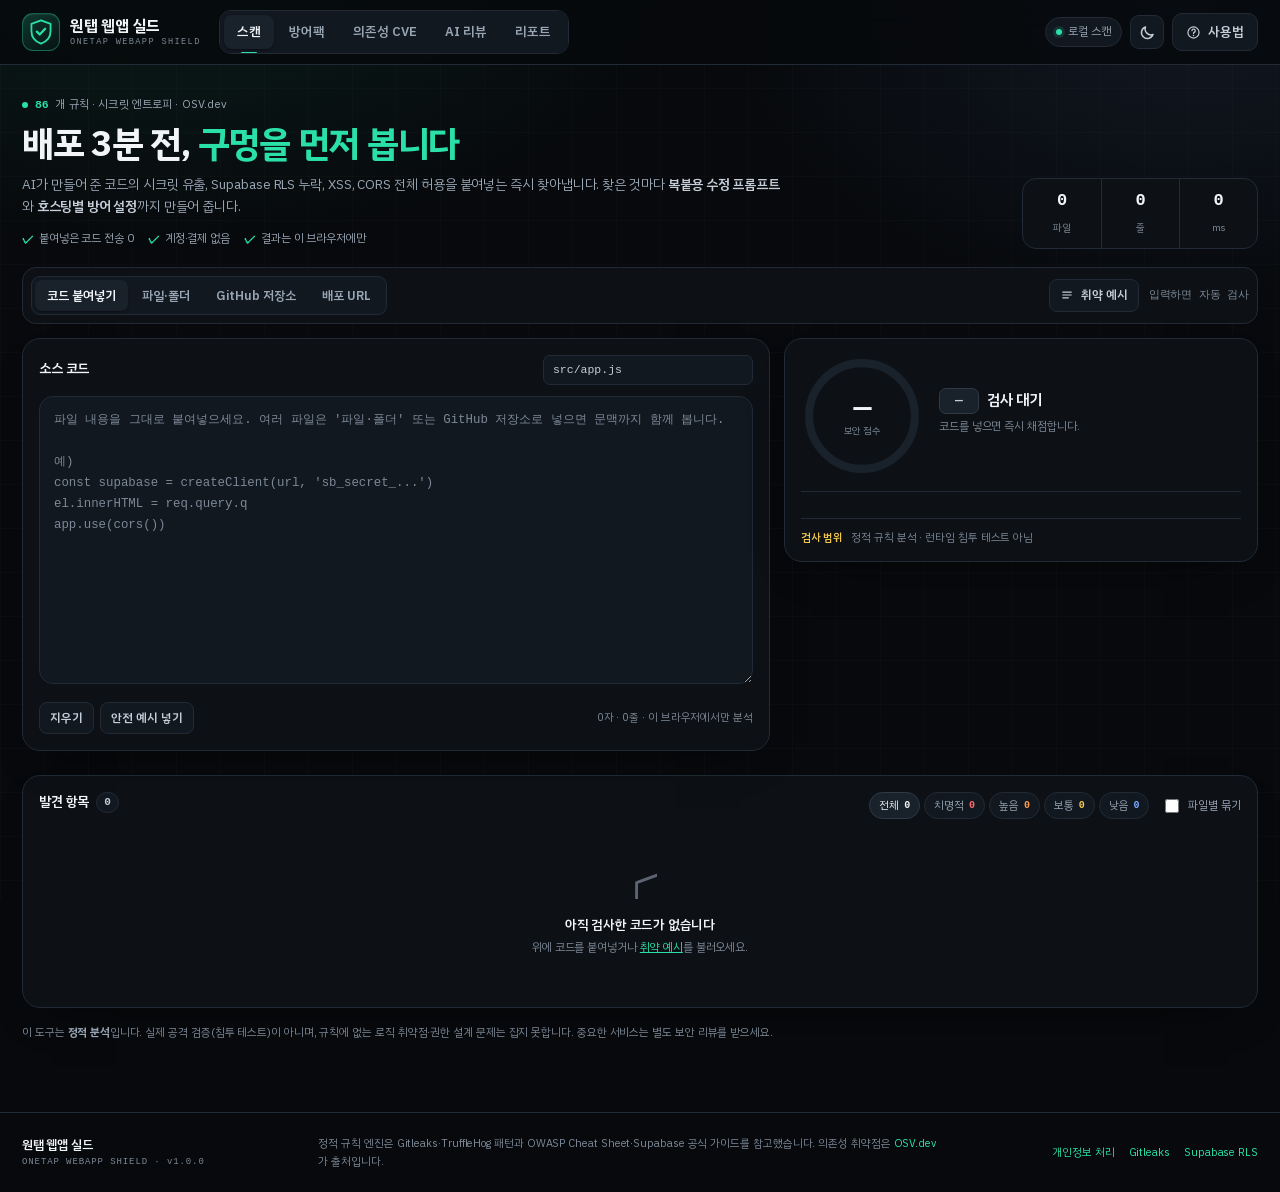
==== index.html @ e2340193 "feat: 원탭 웹앱 실드 v1.0.0 — 웹앱 보안 검사·자동 방어" ====
<!DOCTYPE html>
<html lang="ko" data-theme="dark">
<head>
<meta charset="utf-8" />
<meta name="viewport" content="width=device-width, initial-scale=1, viewport-fit=cover" />
<title>원탭 웹앱 실드 — 바이브 코딩 웹앱 보안 검사·자동 방어</title>
<meta name="description" content="AI로 만든 웹앱의 시크릿 유출·Supabase RLS 누락·XSS·CORS·eval을 86개 규칙으로 3초에 검사하고, 호스팅별 보안 헤더·CSP·GitHub Actions·AI 코딩 규칙까지 원클릭으로 생성합니다. 의존성 CVE는 OSV.dev 실제 조회." />
<meta name="theme-color" content="#07090C" />
<meta name="color-scheme" content="dark light" />
<meta name="robots" content="index, follow" />
<link rel="canonical" href="https://marcj81.github.io/onetap-webapp-shield/" />
<meta property="og:type" content="website" />
<meta property="og:site_name" content="원탭 웹앱 실드" />
<meta property="og:title" content="원탭 웹앱 실드 — 웹앱 보안 검사·자동 방어" />
<meta property="og:description" content="시크릿 유출·RLS 누락·XSS·CORS를 3초에 잡고, 보안 헤더·CSP·CI·AI 규칙을 원클릭 생성. 의존성 CVE는 OSV.dev 실조회." />
<meta property="og:url" content="https://marcj81.github.io/onetap-webapp-shield/" />
<meta property="og:locale" content="ko_KR" />
<meta name="twitter:card" content="summary" />
<link rel="icon" href="favicon.svg" type="image/svg+xml" />
<link rel="manifest" href="manifest.json" />
<link rel="stylesheet" href="styles.css" />
</head>
<body>
<a class="skip-link" href="#main">본문으로 바로가기</a>

<header class="topbar">
  <div class="topbar-inner">
    <a class="brand" href="#" data-action="go-scan" aria-label="원탭 웹앱 실드 홈">
      <span class="brand-mark" aria-hidden="true">
        <svg viewBox="0 0 32 32" width="30" height="30">
          <path d="M16 3.6l10.2 3.7v7.6c0 6.4-4.2 11.3-10.2 13.5C9.9 26.2 5.8 21.3 5.8 14.9V7.3z"
                fill="none" stroke="currentColor" stroke-width="1.9" stroke-linejoin="round"/>
          <path d="M11.6 15.6l3 3 5.8-6.1" fill="none" stroke="currentColor" stroke-width="2.4" stroke-linecap="round" stroke-linejoin="round"/>
        </svg>
      </span>
      <span class="brand-text">
        <strong>원탭 웹앱 실드</strong>
        <small>ONETAP WEBAPP SHIELD</small>
      </span>
    </a>

    <nav class="tabs" role="tablist" aria-label="주요 화면">
      <button class="tab is-active" role="tab" aria-selected="true" data-tab="scan" id="tab-scan">
        스캔<span class="tab-count" id="tabScanCount" hidden>0</span>
      </button>
      <button class="tab" role="tab" aria-selected="false" data-tab="defense" id="tab-defense">방어팩</button>
      <button class="tab" role="tab" aria-selected="false" data-tab="deps" id="tab-deps">의존성 CVE</button>
      <button class="tab" role="tab" aria-selected="false" data-tab="ai" id="tab-ai">AI 리뷰</button>
      <button class="tab" role="tab" aria-selected="false" data-tab="report" id="tab-report">리포트</button>
    </nav>

    <div class="top-actions">
      <span class="local-pill" id="localPill" title="붙여넣은 코드는 서버로 전송되지 않습니다. GitHub·URL·CVE·AI 조회는 해당 서비스로 직접 요청합니다.">
        <i aria-hidden="true"></i><span class="pill-text">로컬 스캔</span>
      </span>
      <button type="button" class="icon-btn" data-action="toggle-theme" aria-label="테마 전환" title="다크/라이트">
        <svg class="ico-sun" viewBox="0 0 20 20" width="17" height="17" aria-hidden="true"><circle cx="10" cy="10" r="4" fill="none" stroke="currentColor" stroke-width="1.7"/><path d="M10 1.6v2M10 16.4v2M1.6 10h2M16.4 10h2M4.1 4.1l1.4 1.4M14.5 14.5l1.4 1.4M15.9 4.1l-1.4 1.4M5.5 14.5l-1.4 1.4" stroke="currentColor" stroke-width="1.6" stroke-linecap="round"/></svg>
        <svg class="ico-moon" viewBox="0 0 20 20" width="17" height="17" aria-hidden="true"><path d="M16.5 12.4A7 7 0 0 1 7.6 3.5a7 7 0 1 0 8.9 8.9z" fill="none" stroke="currentColor" stroke-width="1.7" stroke-linejoin="round"/></svg>
      </button>
      <button type="button" class="btn btn-ghost" data-action="open-help">
        <svg viewBox="0 0 20 20" width="15" height="15" aria-hidden="true"><circle cx="10" cy="10" r="7.4" fill="none" stroke="currentColor" stroke-width="1.6"/><path d="M7.9 7.6a2.2 2.2 0 1 1 3.4 1.9c-.8.5-1.3 1-1.3 1.9" fill="none" stroke="currentColor" stroke-width="1.6" stroke-linecap="round"/><circle cx="10" cy="14.1" r=".95" fill="currentColor"/></svg>
        <span class="btn-label">사용법</span>
      </button>
    </div>
  </div>
</header>

<main id="main" tabindex="-1">

  <!-- ═══════════════ 스캔 ═══════════════ -->
  <section class="view is-active" id="view-scan" role="tabpanel" aria-labelledby="tab-scan">
    <div class="view-head">
      <div class="view-title">
        <span class="eyebrow"><i class="live-dot"></i><b id="ruleCount">86</b>개 규칙 · 시크릿 엔트로피 · OSV.dev</span>
        <h1>배포 3분 전, <em>구멍을 먼저 봅니다</em></h1>
        <p class="sub">AI가 만들어 준 코드의 시크릿 유출, Supabase RLS 누락, XSS, CORS 전체 허용을 붙여넣는 즉시 찾아냅니다. 찾은 것마다 <b>복붙용 수정 프롬프트</b>와 <b>호스팅별 방어 설정</b>까지 만들어 줍니다.</p>
        <div class="trust">
          <span><b>✓</b> 붙여넣은 코드 전송 0</span>
          <span><b>✓</b> 계정·결제 없음</span>
          <span><b>✓</b> 결과는 이 브라우저에만</span>
        </div>
      </div>
      <div class="head-stats" id="headStats">
        <div><b id="statFiles">0</b><span>파일</span></div>
        <div><b id="statLines">0</b><span>줄</span></div>
        <div><b id="statMs">0</b><span>ms</span></div>
      </div>
    </div>

    <div class="source-bar">
      <div class="seg mode-seg" id="modeSeg" role="group" aria-label="검사 소스">
        <button type="button" class="seg-btn is-on" data-mode="code" aria-pressed="true">코드 붙여넣기</button>
        <button type="button" class="seg-btn" data-mode="files" aria-pressed="false">파일·폴더</button>
        <button type="button" class="seg-btn" data-mode="github" aria-pressed="false">GitHub 저장소</button>
        <button type="button" class="seg-btn" data-mode="url" aria-pressed="false">배포 URL</button>
      </div>
      <div class="source-right">
        <div class="preset-wrap">
          <button type="button" class="btn btn-ghost btn-sm" data-action="toggle-presets" aria-expanded="false" aria-haspopup="true">
            <svg viewBox="0 0 20 20" width="14" height="14" aria-hidden="true"><path d="M4 6h12M4 10h12M4 14h8" stroke="currentColor" stroke-width="1.7" stroke-linecap="round"/></svg>
            취약 예시
          </button>
          <div class="preset-menu" id="presetMenu" hidden role="menu">
            <p class="preset-head">데모 코드 3종</p>
            <div id="presetList"></div>
          </div>
        </div>
        <span class="auto-note" id="autoNote">입력하면 자동 검사</span>
      </div>
    </div>

    <div class="scan-layout">
      <div class="col-input">
        <!-- 코드 -->
        <div class="panel mode-panel is-on" id="mode-code">
          <div class="panel-head">
            <h2>소스 코드</h2>
            <div class="path-wrap">
              <label class="sr-only" for="codePath">파일 경로</label>
              <input id="codePath" class="path-input" type="text" value="src/app.js" spellcheck="false" autocomplete="off" />
            </div>
          </div>
          <textarea id="codeText" class="code-input" spellcheck="false" aria-label="검사할 코드"
            placeholder="파일 내용을 그대로 붙여넣으세요. 여러 파일은 '파일·폴더' 또는 GitHub 저장소로 넣으면 문맥까지 함께 봅니다.&#10;&#10;예)&#10;const supabase = createClient(url, 'sb_secret_...')&#10;el.innerHTML = req.query.q&#10;app.use(cors())"></textarea>
          <div class="input-foot">
            <div class="undo-group">
              <button type="button" class="btn btn-ghost btn-sm" data-action="clear-code">지우기</button>
              <button type="button" class="btn btn-ghost btn-sm" data-action="sample-code">안전 예시 넣기</button>
            </div>
            <span class="input-note" id="codeMeta">0자 · 이 브라우저에서만 분석</span>
          </div>
        </div>

        <!-- 파일 -->
        <div class="panel mode-panel" id="mode-files" hidden>
          <div class="panel-head"><h2>파일 · 폴더 업로드</h2><span class="muted">최대 40개 · 텍스트 파일</span></div>
          <div class="dropzone" id="dropZone" tabindex="0" role="button" aria-label="파일 선택 또는 끌어다 놓기">
            <svg viewBox="0 0 24 24" width="26" height="26" aria-hidden="true"><path d="M12 16V4m0 0L7.5 8.5M12 4l4.5 4.5M4 15v3.5A1.5 1.5 0 0 0 5.5 20h13a1.5 1.5 0 0 0 1.5-1.5V15" fill="none" stroke="currentColor" stroke-width="1.7" stroke-linecap="round" stroke-linejoin="round"/></svg>
            <strong>파일을 끌어다 놓거나 눌러서 선택</strong>
            <span>package.json · .env · *.sql · *.tsx · firestore.rules …</span>
            <input type="file" id="fileInput" multiple hidden />
          </div>
          <div class="file-list" id="fileList"></div>
          <p class="micro" id="fileNote">파일은 브라우저 안에서만 읽습니다. 업로드된 파일은 어디로도 전송되지 않습니다.</p>
        </div>

        <!-- GitHub -->
        <div class="panel mode-panel" id="mode-github" hidden>
          <div class="panel-head"><h2>GitHub 공개 저장소</h2><span class="muted">API + raw 읽기</span></div>
          <div class="gh-form">
            <label class="field">
              <span>저장소 주소</span>
              <input id="ghUrl" type="url" placeholder="https://github.com/owner/repo" spellcheck="false" autocomplete="off" />
            </label>
            <details class="gh-token">
              <summary>비공개·한도 초과 시 토큰 (선택)</summary>
              <label class="field">
                <span>Fine-grained 토큰 · repo read 권한만</span>
                <input id="ghToken" type="password" placeholder="github_pat_..." spellcheck="false" autocomplete="off" />
              </label>
              <p class="micro">토큰은 이 탭의 sessionStorage에만 두고, GitHub API 호출에만 씁니다. 공개 저장소는 토큰 없이도 됩니다(시간당 60회).</p>
            </details>
            <button type="button" class="btn btn-primary btn-block" id="btnGhScan">저장소 스캔</button>
            <p class="micro" id="ghStatus">공개 저장소의 주요 파일 최대 45개를 읽어 로컬과 같은 규칙으로 검사합니다.</p>
          </div>
        </div>

        <!-- URL -->
        <div class="panel mode-panel" id="mode-url" hidden>
          <div class="panel-head"><h2>배포 URL 실측</h2><span class="muted">헤더 · 노출 파일</span></div>
          <div class="gh-form">
            <label class="field">
              <span>배포 주소</span>
              <input id="urlInput" type="url" placeholder="https://my-app.pages.dev" spellcheck="false" autocomplete="off" />
            </label>
            <button type="button" class="btn btn-primary btn-block" id="btnUrlScan">실측 점검</button>
            <p class="micro" id="urlStatus">브라우저가 읽지 못하는 헤더는 <b>미확인</b>으로 남기고, 터미널 1초 명령을 함께 드립니다. 가짜 초록 체크는 없습니다.</p>
            <div class="url-result" id="urlResult" hidden></div>
          </div>
        </div>

        <div class="file-chips" id="fileChips" hidden></div>
      </div>

      <aside class="col-score">
        <div class="panel score-panel">
          <div class="score-main">
            <div class="gauge" id="scoreGauge" style="--p:100;--tone:#2BE0A8">
              <svg viewBox="0 0 120 120" aria-hidden="true">
                <circle class="g-track" cx="60" cy="60" r="52" />
                <circle class="g-bar" cx="60" cy="60" r="52" id="gaugeBar" />
              </svg>
              <div class="gauge-inner">
                <b id="scoreNum">—</b>
                <span>보안 점수</span>
              </div>
            </div>
            <div class="score-text">
              <div class="score-top">
                <span class="badge grade" id="scoreGrade">—</span>
                <strong id="scoreLabel">검사 대기</strong>
              </div>
              <p class="score-sub" id="scoreSub">코드를 넣으면 즉시 채점합니다.</p>
              <div class="sev-chips" id="sevChips"></div>
            </div>
          </div>
          <div class="cat-bars" id="catBars"></div>
          <div class="scope-note" id="scanScope">
            <b>검사 범위</b> 정적 규칙 분석 · 런타임 침투 테스트 아님
          </div>
        </div>

        <div class="panel stack-panel" id="stackPanel" hidden>
          <div class="panel-mini-head"><h2>인식된 스택</h2><span class="muted">방어팩 기본값에 반영</span></div>
          <div class="stack-chips" id="stackChips"></div>
        </div>
      </aside>
    </div>

    <section class="panel findings-panel">
      <div class="panel-head findings-head">
        <h2>발견 항목 <span class="count-pill" id="findingCount">0</span></h2>
        <div class="finding-tools">
          <div class="filter-chips" id="findingFilters" role="group" aria-label="심각도 필터"></div>
          <label class="check-inline"><input type="checkbox" id="optGroup" /> 파일별 묶기</label>
        </div>
      </div>
      <div class="findings" id="findingsList"></div>
      <div class="empty" id="findingsEmpty">
        <div class="empty-mark" aria-hidden="true">
          <svg viewBox="0 0 40 40" width="34" height="34"><path d="M20 6l12 4.4v8.9c0 7.5-4.9 13.3-12 15.8-7.1-2.5-12-8.3-12-15.8v-8.9z" fill="none" stroke="currentColor" stroke-width="1.8" stroke-linejoin="round"/><path d="M14.5 20l3.8 3.8 7.2-7.6" fill="none" stroke="currentColor" stroke-width="2.2" stroke-linecap="round" stroke-linejoin="round"/></svg>
        </div>
        <strong>아직 검사한 코드가 없습니다</strong>
        <p>위에 코드를 붙여넣거나 <button type="button" class="linklike" data-action="open-presets">취약 예시</button>를 불러오세요.</p>
      </div>
    </section>

    <div class="view-foot">
      <p>이 도구는 <b>정적 분석</b>입니다. 실제 공격 검증(침투 테스트)이 아니며, 규칙에 없는 로직 취약점·권한 설계 문제는 잡지 못합니다. 중요한 서비스는 별도 보안 리뷰를 받으세요.</p>
    </div>
  </section>

  <!-- ═══════════════ 방어팩 ═══════════════ -->
  <section class="view" id="view-defense" role="tabpanel" aria-labelledby="tab-defense" hidden>
    <div class="view-head">
      <div class="view-title">
        <span class="eyebrow"><i class="live-dot"></i>진단에서 끝내지 않습니다</span>
        <h1>찾은 구멍, <em>설정으로 막습니다</em></h1>
        <p class="sub">호스팅에 맞는 보안 헤더 파일을 만들고, 쓰는 서비스만 골라 정확한 CSP를 조립합니다. 가드레일 키트(.gitignore · Gitleaks · CI · AI 규칙)는 ZIP으로 한 번에 받으세요.</p>
      </div>
    </div>

    <div class="defense-grid">
      <div class="panel">
        <div class="panel-head"><h2>보안 헤더 파일</h2><span class="muted" id="hostingNote"></span></div>
        <div class="seg hosting-seg" id="hostingTabs" role="group" aria-label="호스팅 선택"></div>
        <div class="code-card">
          <div class="code-card-head">
            <code id="headerPath">public/_headers</code>
            <div class="code-actions">
              <button type="button" class="btn btn-ghost btn-xs" data-action="copy-headers">복사</button>
              <button type="button" class="btn btn-ghost btn-xs" data-action="download-headers">.txt 저장</button>
            </div>
          </div>
          <pre class="code-block" id="headerCode" tabindex="0"></pre>
        </div>
      </div>

      <div class="panel">
        <div class="panel-head"><h2>CSP 빌더</h2><span class="muted">쓰는 서비스만 체크</span></div>
        <div class="csp-services" id="cspServices"></div>
        <div class="csp-opts">
          <label class="check-inline"><input type="checkbox" id="optInlineStyle" checked /> style 'unsafe-inline' 허용 <span class="muted">(대부분 필요)</span></label>
          <label class="check-inline"><input type="checkbox" id="optUpgrade" checked /> upgrade-insecure-requests</label>
        </div>
        <div class="code-card csp-card">
          <div class="code-card-head">
            <code>Content-Security-Policy</code>
            <div class="code-actions">
              <button type="button" class="btn btn-ghost btn-xs" data-action="copy-csp">복사</button>
            </div>
          </div>
          <pre class="code-block csp-block" id="cspPreview" tabindex="0"></pre>
        </div>
        <p class="micro">CSP는 <b>막히는 것을 허용</b>하는 목록입니다. 여기 없는 서비스를 추가하면 그 기능이 콘솔 에러와 함께 차단됩니다. 배포 후 콘솔의 CSP 경고를 보고 서비스를 추가하세요.</p>
      </div>
    </div>

    <div class="panel terminal-panel">
      <div class="panel-head">
        <h2>배포 후 1초 확인 (터미널)</h2>
        <button type="button" class="btn btn-ghost btn-xs" data-action="copy-terminal">명령 복사</button>
      </div>
      <pre class="code-block terminal-block" id="terminalCommands" tabindex="0"></pre>
    </div>

    <div class="kit-head">
      <h2>개발자 가드레일 키트</h2>
      <div class="kit-head-right">
        <span class="muted" id="kitCount">7개 파일</span>
        <button type="button" class="btn btn-primary btn-sm" data-action="download-zip">
          <svg viewBox="0 0 20 20" width="14" height="14" aria-hidden="true"><path d="M10 3v9m0 0l-3.4-3.4M10 12l3.4-3.4M4 16h12" fill="none" stroke="currentColor" stroke-width="1.8" stroke-linecap="round" stroke-linejoin="round"/></svg>
          키트 전체 ZIP
        </button>
      </div>
    </div>
    <div class="kit-grid" id="kitGrid"></div>
  </section>

  <!-- ═══════════════ 의존성 CVE ═══════════════ -->
  <section class="view" id="view-deps" role="tabpanel" aria-labelledby="tab-deps" hidden>
    <div class="view-head">
      <div class="view-title">
        <span class="eyebrow"><i class="live-dot"></i>OSV.dev 공식 API · 키 불필요</span>
        <h1>내 package.json, <em>실제 CVE로</em></h1>
        <p class="sub">설치된 버전 그대로 OSV.dev에 질의합니다. GHSA/CVE, 심각도, 수정 버전까지. 네트워크가 없으면 내장 참고 DB로 점검하되 <b>실시간이 아님</b>을 숨기지 않습니다.</p>
      </div>
    </div>

    <div class="deps-grid">
      <div class="panel">
        <div class="panel-head">
          <h2>package.json</h2>
          <div class="undo-group">
            <button type="button" class="btn btn-ghost btn-xs" data-action="load-pkg-sample">예시</button>
            <button type="button" class="btn btn-ghost btn-xs" data-action="clear-pkg">지우기</button>
          </div>
        </div>
        <textarea id="pkgText" class="code-input pkg-input" spellcheck="false" aria-label="package.json 내용"
          placeholder='{&#10;  "dependencies": {&#10;    "next": "14.1.0",&#10;    "lodash": "4.17.20"&#10;  }&#10;}'></textarea>
        <div class="input-foot">
          <button type="button" class="btn btn-primary" id="btnOsv">
            <svg viewBox="0 0 20 20" width="14" height="14" aria-hidden="true"><circle cx="9" cy="9" r="5.4" fill="none" stroke="currentColor" stroke-width="1.8"/><path d="M13 13l3.6 3.6" stroke="currentColor" stroke-width="1.8" stroke-linecap="round"/></svg>
            OSV.dev로 실제 조회
          </button>
          <span class="input-note" id="osvStatus">아직 조회하지 않았습니다.</span>
        </div>
      </div>

      <div class="panel cve-panel">
        <div class="panel-head"><h2>취약점</h2><span class="muted" id="osvSource"></span></div>
        <div class="cve-summary" id="osvSummary"></div>
        <div class="cve-list" id="osvList"></div>
        <div class="empty small" id="osvEmpty">
          <strong>조회 결과가 여기에 나옵니다</strong>
          <p>왼쪽에 package.json을 넣고 조회하세요.</p>
        </div>
      </div>
    </div>
  </section>

  <!-- ═══════════════ AI 리뷰 ═══════════════ -->
  <section class="view" id="view-ai" role="tabpanel" aria-labelledby="tab-ai" hidden>
    <div class="view-head">
      <div class="view-title">
        <span class="eyebrow"><i class="live-dot"></i>규칙이 놓친 맥락까지</span>
        <h1>발견 항목을, <em>AI가 고치는 순서로</em></h1>
        <p class="sub">스캔 요약과 문제 코드를 무료 AI에 보내 우선순위·패치 방향을 받습니다. 코드가 AI 서버로 전송되므로 <b>동의한 경우에만</b> 실행합니다. 내 API 키를 연결하면 더 깊게 봅니다.</p>
      </div>
    </div>

    <div class="ai-grid">
      <div class="panel">
        <div class="panel-head"><h2>리뷰 요청</h2><span class="muted" id="aiBudget">무료 체험 5회/일</span></div>
        <div class="ai-context" id="aiSummary"></div>
        <label class="check-inline ai-consent"><input type="checkbox" id="optAiCode" checked /> 문제 코드 일부(최대 6,000자)도 함께 전송</label>
        <label class="check-inline ai-consent"><input type="checkbox" id="optAiConsent" /> 코드가 무료 AI 서버로 전송되는 것에 동의합니다 <span class="muted">(키·토큰은 [REDACTED] 처리)</span></label>
        <button type="button" class="btn btn-primary btn-block" id="btnAiReview" disabled>무료 AI로 심층 리뷰</button>
        <p class="micro" id="aiStatus">동의에 체크하면 버튼이 켜집니다. 무료 체험은 하루 5회, 응답은 최대 700토큰. 전송 전에 키·토큰은 [REDACTED]로 가립니다.</p>

        <div class="byok">
          <div class="byok-head">
            <strong>내 AI 키 연결 (선택)</strong>
            <span class="micro">키는 이 브라우저에만</span>
          </div>
          <div class="seg provider-seg" id="byokProvider" role="group" aria-label="AI 제공자">
            <button type="button" class="seg-btn is-on" data-provider="gemini" aria-pressed="true">Gemini</button>
            <button type="button" class="seg-btn" data-provider="openai" aria-pressed="false">OpenAI</button>
            <button type="button" class="seg-btn" data-provider="anthropic" aria-pressed="false">Claude</button>
          </div>
          <label class="field">
            <span>API 키</span>
            <input id="byokKey" type="password" placeholder="AIza... / sk-... / sk-ant-..." spellcheck="false" autocomplete="off" />
          </label>
          <label class="field">
            <span>모델</span>
            <input id="byokModel" type="text" value="gemini-2.5-flash" spellcheck="false" autocomplete="off" />
          </label>
          <div class="byok-actions">
            <button type="button" class="btn btn-ghost btn-sm" id="btnByokSave">저장</button>
            <button type="button" class="btn btn-ghost btn-sm" id="btnByokClear">삭제</button>
          </div>
          <p class="micro" id="byokStatus">연결하지 않아도 무료 체험으로 리뷰할 수 있습니다.</p>
        </div>
      </div>

      <div class="panel ai-out-panel">
        <div class="panel-head">
          <h2>AI 리뷰</h2>
          <div class="code-actions">
            <span class="provider-pill" id="aiProviderPill" hidden></span>
            <button type="button" class="btn btn-ghost btn-xs" data-action="copy-ai">복사</button>
          </div>
        </div>
        <div class="ai-output" id="aiOutput">
          <div class="empty small">
            <strong>아직 리뷰가 없습니다</strong>
            <p>스캔 후 왼쪽에서 리뷰를 요청하세요.</p>
          </div>
        </div>
      </div>
    </div>
  </section>

  <!-- ═══════════════ 리포트 ═══════════════ -->
  <section class="view" id="view-report" role="tabpanel" aria-labelledby="tab-report" hidden>
    <div class="view-head">
      <div class="view-title">
        <span class="eyebrow"><i class="live-dot"></i>클라이언트·팀에 그대로</span>
        <h1>점수와 근거를, <em>한 장으로</em></h1>
        <p class="sub">100점 만점 점수·등급·항목별 근거를 Markdown/JSON으로 내보냅니다. 배지 SVG도 함께. 리포트에는 "정적 분석"이라는 범위와 미확인 항목이 항상 적힙니다.</p>
      </div>
    </div>

    <div class="report-grid">
      <div class="panel report-main">
        <div class="panel-head">
          <h2>리포트 미리보기</h2>
          <div class="code-actions">
            <button type="button" class="btn btn-ghost btn-xs" data-action="copy-report">Markdown 복사</button>
            <button type="button" class="btn btn-ghost btn-xs" data-action="download-md">.md</button>
            <button type="button" class="btn btn-ghost btn-xs" data-action="download-json">.json</button>
            <button type="button" class="btn btn-ghost btn-xs" data-action="print">인쇄</button>
          </div>
        </div>
        <pre class="report-preview" id="reportPreview" tabindex="0">아직 스캔 결과가 없습니다.</pre>
      </div>

      <aside class="report-side">
        <div class="panel badge-panel">
          <div class="panel-mini-head"><h2>신뢰 배지</h2><span class="muted">README에 붙이기</span></div>
          <div class="badge-preview" id="badgePreview"></div>
          <div class="badge-actions">
            <button type="button" class="btn btn-ghost btn-sm" data-action="copy-badge">HTML 복사</button>
            <button type="button" class="btn btn-ghost btn-sm" data-action="download-badge">SVG 저장</button>
          </div>
          <p class="micro">배지는 정적 파일입니다. 저장소에 넣고 상대 경로로 불러오세요. 점수를 서버에서 자동 갱신하지는 않습니다.</p>
        </div>
        <div class="panel report-facts" id="reportFacts"></div>
      </aside>
    </div>
  </section>
</main>

<footer class="site-foot">
  <div class="foot-inner">
    <div class="foot-brand">
      <strong>원탭 웹앱 실드</strong>
      <span>ONETAP WEBAPP SHIELD · v1.0.0</span>
    </div>
    <p>정적 규칙 엔진은 Gitleaks·TruffleHog 패턴과 OWASP Cheat Sheet·Supabase 공식 가이드를 참고했습니다. 의존성 취약점은 <a href="https://osv.dev" target="_blank" rel="noopener noreferrer">OSV.dev</a>가 출처입니다.</p>
    <div class="foot-links">
      <a href="privacy.html">개인정보 처리</a>
      <a href="https://github.com/gitleaks/gitleaks" target="_blank" rel="noopener noreferrer">Gitleaks</a>
      <a href="https://supabase.com/docs/guides/database/postgres/row-level-security" target="_blank" rel="noopener noreferrer">Supabase RLS</a>
    </div>
  </div>
</footer>

<div class="toast" id="toast" role="status" aria-live="polite"></div>

<dialog class="help-dialog" id="helpDialog" aria-labelledby="helpTitle">
  <div class="help-head">
    <h2 id="helpTitle">3분 사용법</h2>
    <button type="button" class="icon-btn" data-action="close-help" aria-label="닫기">
      <svg viewBox="0 0 20 20" width="16" height="16" aria-hidden="true"><path d="M5 5l10 10M15 5L5 15" stroke="currentColor" stroke-width="1.8" stroke-linecap="round"/></svg>
    </button>
  </div>
  <div class="help-body">
    <ol class="help-steps">
      <li><b>스캔</b> — 코드를 붙여넣거나, 파일·GitHub 저장소·배포 URL을 넣습니다. 입력하는 즉시 86개 규칙으로 검사합니다.</li>
      <li><b>고치기</b> — 발견 항목마다 <b>수정 프롬프트 복사</b>를 눌러 Cursor·Claude·Lovable에 붙여넣으면 그 자리에서 고칩니다.</li>
      <li><b>막기</b> — 방어팩에서 호스팅에 맞는 헤더 파일과 CSP를 만들고, 가드레일 키트 ZIP을 저장소 루트에 풉니다.</li>
      <li><b>확인</b> — 의존성 CVE는 OSV.dev 실제 조회, 배포 URL은 헤더·노출 파일 실측. 읽지 못한 항목은 "미확인"으로 남깁니다.</li>
      <li><b>공유</b> — 리포트 탭에서 Markdown/JSON/배지 SVG를 내보냅니다.</li>
    </ol>
    <div class="help-note">
      <strong>알아둘 것</strong>
      <ul>
        <li>붙여넣은 코드는 서버로 가지 않습니다. GitHub·URL·OSV·AI 조회만 해당 서비스에 직접 요청합니다.</li>
        <li>정적 분석은 <b>규칙에 있는 것</b>만 잡습니다. 로직·권한 설계 취약점은 사람이 봐야 합니다.</li>
        <li>브라우저 CORS 때문에 다른 사이트의 보안 헤더는 읽지 못할 수 있습니다. 이때는 터미널 명령을 쓰세요.</li>
        <li>발견한 실제 키는 <b>먼저 폐기(revoke)</b>하세요. 코드에서 지우는 것만으로는 이미 늦습니다.</li>
      </ul>
    </div>
  </div>
</dialog>

<noscript>
  <div class="noscript">이 도구는 브라우저에서 실행됩니다. JavaScript를 켜 주세요.</div>
</noscript>

<script src="rules.js"></script>
<script src="core.js"></script>
<script src="defense.js"></script>
<script src="osv.js"></script>
<script src="remote.js"></script>
<script src="data.js"></script>
<script src="engines/free-ai-client.js"></script>
<script src="app.js"></script>
</body>
</html>
---- styles.css ----
/* ============================================================================
   원탭 웹앱 실드 · styles.css
   디자인: 다크 우선 보안 콘솔. 민트 액센트 + 심각도 시맨틱 컬러.
   같은 제품군(원탭 툴)의 PlexKR·16px 벤토 타일을 유지하되, 보안 도구답게
   모노스페이스 데이터와 낮은 채도의 표면을 쓴다. 빌드 없는 정적 CSS.
   색은 [data-theme]로만 바뀐다.
   ========================================================================== */

@font-face {
  font-family: 'PlexKR';
  src: url('assets/fonts/plexkr-Regular.woff2') format('woff2');
  font-weight: 400; font-style: normal; font-display: swap;
}
@font-face {
  font-family: 'PlexKR';
  src: url('assets/fonts/plexkr-SemiBold.woff2') format('woff2');
  font-weight: 500 600; font-style: normal; font-display: swap;
}
@font-face {
  font-family: 'PlexKR';
  src: url('assets/fonts/plexkr-Bold.woff2') format('woff2');
  font-weight: 700 900; font-style: normal; font-display: swap;
}

:root {
  --font: 'PlexKR', -apple-system, BlinkMacSystemFont, 'Segoe UI', 'Apple SD Gothic Neo', 'Malgun Gothic', sans-serif;
  --mono: ui-monospace, SFMono-Regular, 'SF Mono', Menlo, Consolas, 'Liberation Mono', monospace;

  --bg: #07090C;
  --surface: #0D1116;
  --surface-2: #121820;
  --surface-3: #19212B;
  --line: #212A35;
  --line-strong: #2E3A47;

  --ink: #F2F5F8;
  --ink-2: #C4CDD8;
  --ink-3: #98A5B3;
  --ink-4: #7C8896;

  --brand: #2BE0A8;
  --brand-2: #18C08E;
  --brand-soft: rgba(43, 224, 168, .12);
  --brand-line: rgba(43, 224, 168, .34);
  --brand-ink: #04231A;
  --accent: #7BAAFF;

  --critical: #FF6B6B;
  --high: #FF9A4D;
  --medium: #F2C94C;
  --low: #7BAAFF;
  --ok: #2BE0A8;
  --info: #A9B4C2;

  --critical-soft: rgba(255, 107, 107, .12);
  --high-soft: rgba(255, 154, 77, .12);
  --medium-soft: rgba(242, 201, 76, .12);
  --low-soft: rgba(123, 170, 255, .12);
  --ok-soft: rgba(43, 224, 168, .12);

  --shadow-1: 0 1px 2px rgba(0, 0, 0, .4);
  --shadow-2: 0 20px 44px -28px rgba(0, 0, 0, .8);
  --shadow-3: 0 40px 90px -40px rgba(0, 0, 0, .9);

  --r-xs: 7px;
  --r-sm: 10px;
  --r-md: 14px;
  --r-lg: 18px;
  --r-xl: 24px;
  --maxw: 1400px;
  --topbar-h: 64px;
}

[data-theme="light"] {
  --bg: #F5F7F9;
  --surface: #FFFFFF;
  --surface-2: #F1F4F7;
  --surface-3: #E7ECF1;
  --line: #E0E6EC;
  --line-strong: #C9D2DC;

  --ink: #0A0D11;
  --ink-2: #313A44;
  --ink-3: #505C69;
  --ink-4: #68737F;

  --brand: #067A57;
  --brand-2: #056349;
  --brand-soft: #E3F6EF;
  --brand-line: #9ADCC5;
  --brand-ink: #FFFFFF;
  --accent: #1D4FD8;

  --critical: #C21B1B;
  --high: #A9550A;
  --medium: #805B00;
  --low: #1F4FD0;
  --ok: #0B7A55;
  --info: #5A6572;

  --critical-soft: #FDECEC;
  --high-soft: #FDF1E6;
  --medium-soft: #FBF6E3;
  --low-soft: #EBF1FE;
  --ok-soft: #E6F6F0;

  --shadow-1: 0 1px 2px rgba(12, 13, 15, .05);
  --shadow-2: 0 16px 32px -24px rgba(12, 13, 15, .28);
  --shadow-3: 0 32px 70px -40px rgba(12, 13, 15, .3);
}

* { box-sizing: border-box; }

html { -webkit-text-size-adjust: 100%; scroll-behavior: smooth; }

body {
  margin: 0;
  font-family: var(--font);
  background: var(--bg);
  color: var(--ink);
  line-height: 1.55;
  letter-spacing: -0.005em;
  -webkit-font-smoothing: antialiased;
  min-height: 100vh;
  overflow-x: hidden;
}

[data-theme="dark"] body {
  background-image:
    radial-gradient(900px 520px at 12% -8%, rgba(43, 224, 168, .10), transparent 62%),
    radial-gradient(760px 480px at 92% 2%, rgba(123, 170, 255, .09), transparent 60%),
    linear-gradient(rgba(255, 255, 255, .015) 1px, transparent 1px),
    linear-gradient(90deg, rgba(255, 255, 255, .015) 1px, transparent 1px);
  background-size: auto, auto, 44px 44px, 44px 44px;
  background-attachment: fixed;
}

h1, h2, h3, strong, b { letter-spacing: -0.015em; }
p { margin: 0; }
button, input, textarea, select { font: inherit; color: inherit; }
a { color: var(--brand); text-decoration: none; }
a:hover { text-decoration: underline; }
code, pre { font-family: var(--mono); }

.sr-only {
  position: absolute; width: 1px; height: 1px; padding: 0; margin: -1px;
  overflow: hidden; clip: rect(0 0 0 0); white-space: nowrap; border: 0;
}

.skip-link {
  position: fixed; top: -60px; left: 12px; z-index: 200;
  background: var(--brand); color: var(--brand-ink);
  padding: 10px 14px; border-radius: var(--r-sm); font-weight: 600;
  transition: top .15s ease;
}
.skip-link:focus { top: 12px; }

/* ── 상단바 ─────────────────────────────────────────────────────────── */

.topbar {
  position: sticky; top: 0; z-index: 60;
  background: color-mix(in srgb, var(--bg) 82%, transparent);
  border-bottom: 1px solid var(--line);
  backdrop-filter: blur(14px) saturate(1.1);
  -webkit-backdrop-filter: blur(14px) saturate(1.1);
}
@supports not (background: color-mix(in srgb, red 50%, transparent)) {
  .topbar { background: var(--bg); }
}

.topbar-inner {
  max-width: var(--maxw); margin: 0 auto;
  min-height: var(--topbar-h);
  padding: 10px 22px;
  display: flex; align-items: center; gap: 18px;
}

.brand { display: flex; align-items: center; gap: 10px; color: var(--ink); flex: 0 0 auto; }
.brand:hover { text-decoration: none; }
.brand-mark {
  display: grid; place-items: center;
  width: 38px; height: 38px; border-radius: 11px;
  background: linear-gradient(150deg, rgba(43, 224, 168, .22), rgba(43, 224, 168, .04));
  border: 1px solid var(--brand-line);
  color: var(--brand);
  box-shadow: inset 0 1px 0 rgba(255, 255, 255, .06);
}
.brand-text { display: flex; flex-direction: column; line-height: 1.15; }
.brand-text strong { font-size: 15.5px; font-weight: 700; }
.brand-text small {
  font-family: var(--mono); font-size: 8.6px; letter-spacing: .16em;
  color: var(--ink-4); margin-top: 3px;
}

.tabs {
  display: flex; align-items: center; gap: 2px;
  padding: 4px; border-radius: 12px;
  background: var(--surface-2); border: 1px solid var(--line);
  overflow-x: auto; scrollbar-width: none;
}
.tabs::-webkit-scrollbar { display: none; }
.tab {
  position: relative; border: 0; background: transparent; color: var(--ink-3);
  padding: 7px 13px; border-radius: 8px; font-size: 13px; font-weight: 500;
  cursor: pointer; white-space: nowrap; transition: color .14s, background .14s;
  display: inline-flex; align-items: center; gap: 6px;
}
.tab:hover { color: var(--ink); background: rgba(255, 255, 255, .04); }
.tab.is-active { color: var(--ink); background: var(--surface-3); box-shadow: var(--shadow-1); }
.tab.is-active::after {
  content: ""; position: absolute; left: 50%; bottom: -5px; transform: translateX(-50%);
  width: 16px; height: 2px; border-radius: 2px; background: var(--brand);
}
.tab-count {
  font-family: var(--mono); font-size: 10px; padding: 1px 5px;
  border-radius: 20px; background: var(--critical-soft); color: var(--critical);
  font-weight: 700;
}

.top-actions { margin-left: auto; display: flex; align-items: center; gap: 8px; flex: 0 0 auto; }

.local-pill {
  display: inline-flex; align-items: center; gap: 6px;
  font-size: 11.5px; color: var(--ink-3);
  border: 1px solid var(--line); background: var(--surface-2);
  padding: 5px 10px; border-radius: 999px; white-space: nowrap;
}
.local-pill i {
  width: 6px; height: 6px; border-radius: 50%; background: var(--brand);
  box-shadow: 0 0 0 3px var(--brand-soft);
}

.icon-btn {
  display: inline-grid; place-items: center;
  width: 34px; height: 34px; border-radius: 9px;
  border: 1px solid var(--line); background: var(--surface-2);
  color: var(--ink-2); cursor: pointer; transition: .14s;
}
.icon-btn:hover { color: var(--ink); border-color: var(--line-strong); background: var(--surface-3); }

.ico-moon { display: none; }
[data-theme="dark"] .ico-moon { display: block; }
[data-theme="dark"] .ico-sun { display: none; }

.btn {
  display: inline-flex; align-items: center; justify-content: center; gap: 7px;
  border-radius: var(--r-sm); border: 1px solid transparent;
  padding: 8px 13px; font-size: 13px; font-weight: 600;
  cursor: pointer; transition: .14s; white-space: nowrap;
}
.btn:disabled { opacity: .45; cursor: not-allowed; }
.btn-ghost { background: var(--surface-2); border-color: var(--line); color: var(--ink-2); }
.btn-ghost:hover:not(:disabled) { background: var(--surface-3); color: var(--ink); border-color: var(--line-strong); }
.btn-primary {
  background: var(--brand); color: var(--brand-ink);
  box-shadow: 0 1px 0 rgba(255, 255, 255, .18) inset, 0 8px 22px -14px var(--brand);
}
.btn-primary:hover:not(:disabled) { background: var(--brand-2); }
.btn-sm { padding: 6px 10px; font-size: 12px; border-radius: 8px; }
.btn-xs { padding: 4px 9px; font-size: 11.5px; border-radius: 7px; }
.btn-block { width: 100%; }
.btn-label { display: inline; }

.muted { color: var(--ink-4); font-size: 11.5px; font-weight: 400; }
.micro { color: var(--ink-4); font-size: 11.5px; line-height: 1.55; }
.micro b { color: var(--ink-2); font-weight: 600; }

/* ── 화면 공통 ──────────────────────────────────────────────────────── */

main { max-width: var(--maxw); margin: 0 auto; padding: 26px 22px 40px; }
.view { animation: viewIn .22s ease; }
.view[hidden] { display: none; }
@keyframes viewIn { from { opacity: 0; transform: translateY(4px); } to { opacity: 1; transform: none; } }

.view-head {
  display: flex; gap: 28px; align-items: flex-end; justify-content: space-between;
  margin-bottom: 18px; flex-wrap: wrap;
}
.view-title { max-width: 820px; }
.eyebrow {
  display: inline-flex; align-items: center; gap: 7px;
  font-size: 11.5px; color: var(--ink-3); letter-spacing: .01em; margin-bottom: 9px;
}
.eyebrow b { color: var(--brand); font-family: var(--mono); }
.live-dot {
  width: 6px; height: 6px; border-radius: 50%; background: var(--brand);
  box-shadow: 0 0 0 0 rgba(43, 224, 168, .5); animation: pulse 2.4s infinite;
}
@keyframes pulse {
  0% { box-shadow: 0 0 0 0 rgba(43, 224, 168, .45); }
  70% { box-shadow: 0 0 0 7px rgba(43, 224, 168, 0); }
  100% { box-shadow: 0 0 0 0 rgba(43, 224, 168, 0); }
}

h1 {
  margin: 0 0 8px; font-size: clamp(26px, 3vw, 36px); line-height: 1.18;
  font-weight: 700; letter-spacing: -0.035em;
}
h1 em { font-style: normal; color: var(--brand); }
.sub { color: var(--ink-3); font-size: 13.5px; line-height: 1.65; max-width: 760px; }
.sub b { color: var(--ink-2); font-weight: 600; }

.trust { display: flex; flex-wrap: wrap; gap: 14px; margin-top: 12px; font-size: 11.5px; color: var(--ink-3); }
.trust span { display: inline-flex; align-items: center; gap: 5px; }
.trust b { color: var(--brand); font-size: 12px; }

.head-stats {
  display: flex; gap: 0; border: 1px solid var(--line);
  border-radius: var(--r-md); background: var(--surface); overflow: hidden;
}
.head-stats > div {
  padding: 9px 16px; min-width: 78px; text-align: center;
  border-left: 1px solid var(--line);
}
.head-stats > div:first-child { border-left: 0; }
.head-stats b { display: block; font-family: var(--mono); font-size: 17px; font-weight: 600; letter-spacing: -0.02em; }
.head-stats span { font-size: 10px; color: var(--ink-4); letter-spacing: .04em; }

/* ── 소스 바 ────────────────────────────────────────────────────────── */

.source-bar {
  display: flex; align-items: center; gap: 12px; justify-content: space-between;
  padding: 8px; border: 1px solid var(--line); border-radius: var(--r-md);
  background: var(--surface); margin-bottom: 14px; flex-wrap: wrap;
}
.seg { display: inline-flex; gap: 2px; padding: 3px; background: var(--surface-2); border-radius: 9px; border: 1px solid var(--line); flex-wrap: wrap; }
.seg-btn {
  border: 0; background: transparent; color: var(--ink-3);
  padding: 6px 12px; border-radius: 7px; font-size: 12.5px; font-weight: 500;
  cursor: pointer; transition: .13s; white-space: nowrap;
}
.seg-btn:hover { color: var(--ink); }
.seg-btn.is-on { background: var(--surface); color: var(--ink); box-shadow: var(--shadow-1); }
[data-theme="dark"] .seg-btn.is-on { background: var(--surface-3); }
.source-right { display: flex; align-items: center; gap: 10px; flex-wrap: wrap; }
.auto-note { font-size: 11px; color: var(--ink-4); font-family: var(--mono); }

.preset-wrap { position: relative; }
.preset-menu {
  position: absolute; right: 0; top: calc(100% + 7px); z-index: 40;
  width: 330px; max-width: 84vw; padding: 8px;
  background: var(--surface); border: 1px solid var(--line-strong);
  border-radius: var(--r-md); box-shadow: var(--shadow-3);
}
.preset-menu[hidden] { display: none; }
.preset-head { font-size: 10.5px; letter-spacing: .08em; color: var(--ink-4); padding: 4px 8px 6px; text-transform: uppercase; }
.preset-item {
  display: block; width: 100%; text-align: left; border: 0; background: transparent;
  padding: 9px 9px; border-radius: 9px; cursor: pointer; color: var(--ink);
}
.preset-item:hover, .preset-item:focus-visible { background: var(--surface-2); outline: none; }
.preset-item strong { display: block; font-size: 12.8px; font-weight: 600; margin-bottom: 2px; }
.preset-item span { display: block; font-size: 11.2px; color: var(--ink-4); line-height: 1.45; }
.preset-item .p-tag {
  display: inline-block; font-family: var(--mono); font-size: 9.5px; padding: 1px 5px;
  border-radius: 4px; margin-top: 5px; color: var(--critical); background: var(--critical-soft);
}
.preset-item .p-tag.ok { color: var(--ok); background: var(--ok-soft); }

/* ── 레이아웃 ───────────────────────────────────────────────────────── */

.scan-layout { display: grid; grid-template-columns: minmax(0, 1.42fr) minmax(330px, .9fr); gap: 14px; align-items: start; }
.col-input { min-width: 0; }
.col-score { display: flex; flex-direction: column; gap: 14px; min-width: 0; }

.panel {
  background: var(--surface); border: 1px solid var(--line);
  border-radius: var(--r-lg); box-shadow: var(--shadow-2);
  padding: 16px; min-width: 0;
}
.panel-head { display: flex; align-items: center; justify-content: space-between; gap: 12px; margin-bottom: 11px; }
.panel-head h2 { margin: 0; font-size: 13.5px; font-weight: 600; letter-spacing: -0.01em; }
.panel-mini-head { display: flex; align-items: baseline; justify-content: space-between; gap: 8px; margin-bottom: 9px; }
.panel-mini-head h2 { margin: 0; font-size: 12.5px; font-weight: 600; }

.mode-panel[hidden] { display: none; }

.path-wrap { display: flex; align-items: center; gap: 6px; }
.path-input {
  font-family: var(--mono); font-size: 11.5px; color: var(--ink-2);
  background: var(--surface-2); border: 1px solid var(--line);
  border-radius: 7px; padding: 5px 9px; width: 210px; max-width: 44vw;
}
.path-input:focus { outline: none; border-color: var(--brand-line); box-shadow: 0 0 0 3px var(--brand-soft); }

.code-input {
  width: 100%; min-height: 288px; resize: vertical;
  background: var(--surface-2); border: 1px solid var(--line);
  border-radius: var(--r-md); padding: 13px 14px;
  font-family: var(--mono); font-size: 12.4px; line-height: 1.7;
  color: var(--ink); tab-size: 2;
}
.code-input::placeholder { color: var(--ink-4); }
.code-input:focus { outline: none; border-color: var(--brand-line); box-shadow: 0 0 0 3px var(--brand-soft); }

.input-foot { display: flex; align-items: center; justify-content: space-between; gap: 10px; margin-top: 10px; flex-wrap: wrap; }
.undo-group { display: flex; gap: 6px; flex-wrap: wrap; }
.input-note { font-size: 11px; color: var(--ink-4); }

/* 파일 업로드 */
.dropzone {
  display: flex; flex-direction: column; align-items: center; gap: 5px;
  border: 1.5px dashed var(--line-strong); border-radius: var(--r-md);
  padding: 30px 16px; text-align: center; cursor: pointer;
  background: var(--surface-2); color: var(--ink-3); transition: .15s;
}
.dropzone:hover, .dropzone:focus-visible, .dropzone.is-drag {
  border-color: var(--brand-line); background: var(--brand-soft); color: var(--ink); outline: none;
}
.dropzone strong { font-size: 13px; font-weight: 600; }
.dropzone span { font-size: 11.5px; color: var(--ink-4); font-family: var(--mono); }
.dropzone svg { color: var(--brand); }
.file-list { margin-top: 10px; display: flex; flex-direction: column; gap: 6px; }
.file-row {
  display: flex; align-items: center; gap: 8px; padding: 7px 10px;
  border: 1px solid var(--line); border-radius: 8px; background: var(--surface-2);
  font-family: var(--mono); font-size: 11.5px; color: var(--ink-2);
}
.file-row .fpath { flex: 1; min-width: 0; overflow: hidden; text-overflow: ellipsis; white-space: nowrap; }
.file-row .fsize { color: var(--ink-4); }
.file-row button { border: 0; background: transparent; color: var(--ink-4); cursor: pointer; font-size: 13px; padding: 0 3px; }
.file-row button:hover { color: var(--critical); }

/* GitHub / URL 폼 */
.gh-form { display: flex; flex-direction: column; gap: 10px; }
.field { display: flex; flex-direction: column; gap: 5px; }
.field > span { font-size: 11.5px; color: var(--ink-3); font-weight: 500; }
.field input {
  background: var(--surface-2); border: 1px solid var(--line);
  border-radius: 9px; padding: 9px 11px; font-size: 13px; font-family: var(--mono);
}
.field input:focus { outline: none; border-color: var(--brand-line); box-shadow: 0 0 0 3px var(--brand-soft); }
.gh-token { border: 1px solid var(--line); border-radius: 9px; padding: 8px 11px; background: var(--surface-2); }
.gh-token summary { cursor: pointer; font-size: 11.5px; color: var(--ink-3); }
.gh-token[open] summary { margin-bottom: 8px; }
.gh-token .field { margin-bottom: 6px; }
.status-line { font-size: 11.5px; color: var(--ink-3); min-height: 17px; }
.status-line.is-busy { color: var(--accent); }
.status-line.is-error { color: var(--critical); }
.status-line.is-ok { color: var(--ok); }

.url-result { border-top: 1px solid var(--line); padding-top: 10px; display: flex; flex-direction: column; gap: 8px; }
.hdr-grid { display: grid; grid-template-columns: repeat(2, minmax(0, 1fr)); gap: 6px; }
.hdr-item {
  display: flex; align-items: center; justify-content: space-between; gap: 8px;
  padding: 6px 9px; border-radius: 7px; background: var(--surface-2);
  border: 1px solid var(--line); font-size: 11.5px;
}
.hdr-item .hname { font-family: var(--mono); color: var(--ink-3); font-size: 10.8px; }
.hdr-item .hstate { font-weight: 700; font-size: 10.5px; }
.hdr-item.ok .hstate { color: var(--ok); }
.hdr-item.miss .hstate { color: var(--critical); }
.hdr-item.unk .hstate { color: var(--medium); }
.probe-list { display: flex; flex-direction: column; gap: 5px; }
.probe-row { display: flex; align-items: center; gap: 8px; font-family: var(--mono); font-size: 11px; color: var(--ink-2); }
.probe-row .pstat { font-size: 10px; padding: 1px 6px; border-radius: 5px; font-family: var(--font); font-weight: 600; }
.probe-row .pstat.exposed { background: var(--critical-soft); color: var(--critical); }
.probe-row .pstat.blocked { background: var(--ok-soft); color: var(--ok); }
.probe-row .pstat.unknown, .probe-row .pstat.unconfirmed { background: var(--surface-3); color: var(--ink-3); }

.file-chips { display: flex; flex-wrap: wrap; gap: 6px; margin-top: 10px; }
.file-chip {
  display: inline-flex; align-items: center; gap: 6px;
  font-family: var(--mono); font-size: 11px; color: var(--ink-2);
  background: var(--surface-2); border: 1px solid var(--line);
  padding: 4px 7px 4px 9px; border-radius: 7px;
}
.file-chip .fc-line { color: var(--ink-4); font-size: 9.5px; }
.file-chip button { border: 0; background: none; color: var(--ink-4); cursor: pointer; font-size: 12px; line-height: 1; }
.file-chip button:hover { color: var(--critical); }

/* ── 점수 카드 ──────────────────────────────────────────────────────── */

.score-panel { display: flex; flex-direction: column; gap: 14px; }
.score-main { display: flex; align-items: center; gap: 16px; }

.gauge { position: relative; width: 122px; height: 122px; flex: 0 0 auto; }
.gauge svg { transform: rotate(-90deg); width: 100%; height: 100%; }
.g-track { fill: none; stroke: var(--surface-3); stroke-width: 8; }
.g-bar {
  fill: none; stroke: var(--tone, var(--brand)); stroke-width: 8; stroke-linecap: round;
  stroke-dasharray: 327;
  stroke-dashoffset: calc(327 - 327 * var(--p, 0) / 100);
  transition: stroke-dashoffset .5s cubic-bezier(.3, .8, .3, 1), stroke .3s;
  filter: drop-shadow(0 0 8px rgba(43, 224, 168, .25));
}
.gauge-inner { position: absolute; inset: 0; display: flex; flex-direction: column; align-items: center; justify-content: center; gap: 1px; }
.gauge-inner b { font-family: var(--mono); font-size: 30px; font-weight: 700; letter-spacing: -0.04em; line-height: 1; }
.gauge-inner span { font-size: 9.5px; color: var(--ink-4); letter-spacing: .06em; }

.score-text { min-width: 0; flex: 1; }
.score-top { display: flex; align-items: center; gap: 8px; margin-bottom: 4px; }
.score-top strong { font-size: 15px; font-weight: 600; }
.badge.grade {
  display: inline-grid; place-items: center; min-width: 40px; height: 26px;
  padding: 0 8px; border-radius: 7px; font-family: var(--mono);
  font-size: 13px; font-weight: 700; background: var(--surface-3); color: var(--ink-2);
  border: 1px solid var(--line-strong);
}
.badge.grade.ok { background: var(--ok-soft); color: var(--ok); border-color: transparent; }
.badge.grade.warn { background: var(--medium-soft); color: var(--medium); border-color: transparent; }
.badge.grade.bad { background: var(--critical-soft); color: var(--critical); border-color: transparent; }
.score-sub { font-size: 11.5px; color: var(--ink-4); line-height: 1.5; }
.sev-chips { display: flex; flex-wrap: wrap; gap: 5px; margin-top: 9px; }
.sev-chip {
  display: inline-flex; align-items: center; gap: 5px;
  font-size: 10.5px; padding: 2px 7px; border-radius: 5px;
  background: var(--surface-2); color: var(--ink-3); border: 1px solid var(--line);
}
.sev-chip b { font-family: var(--mono); font-weight: 700; }
.sev-chip[data-sev="critical"] b { color: var(--critical); }
.sev-chip[data-sev="high"] b { color: var(--high); }
.sev-chip[data-sev="medium"] b { color: var(--medium); }
.sev-chip[data-sev="low"] b { color: var(--low); }
.sev-chip.is-zero { opacity: .55; }

.cat-bars { display: flex; flex-direction: column; gap: 6px; border-top: 1px solid var(--line); padding-top: 12px; }
.cat-row { display: grid; grid-template-columns: 92px 1fr 24px; align-items: center; gap: 8px; }
.cat-row span { font-size: 11px; color: var(--ink-3); white-space: nowrap; overflow: hidden; text-overflow: ellipsis; }
.cat-track { height: 4px; border-radius: 4px; background: var(--surface-3); overflow: hidden; }
.cat-fill { height: 100%; border-radius: 4px; background: var(--brand); transition: width .4s ease; }
.cat-row em { font-family: var(--mono); font-size: 10.5px; font-style: normal; color: var(--ink-3); text-align: right; }
.cat-empty { font-size: 11.5px; color: var(--ink-4); }

.scope-note {
  border-top: 1px solid var(--line); padding-top: 10px;
  font-size: 10.8px; color: var(--ink-4); line-height: 1.5;
}
.scope-note b { display: inline-block; margin-right: 5px; color: var(--medium); font-weight: 600; }

.stack-panel[hidden] { display: none; }
.stack-chips { display: flex; flex-wrap: wrap; gap: 5px; }
.stack-chip {
  font-family: var(--mono); font-size: 10.5px; padding: 3px 7px; border-radius: 5px;
  background: var(--surface-2); border: 1px solid var(--line); color: var(--ink-2);
}

/* ── 발견 항목 ──────────────────────────────────────────────────────── */

.findings-panel { margin-top: 14px; }
.findings-head { flex-wrap: wrap; align-items: flex-start; margin-bottom: 12px; }
.count-pill {
  display: inline-block; font-family: var(--mono); font-size: 11px; font-weight: 600;
  color: var(--ink-2); background: var(--surface-2); border: 1px solid var(--line);
  padding: 1px 7px; border-radius: 20px; margin-left: 4px; vertical-align: 1px;
}
.finding-tools { display: flex; align-items: center; gap: 12px; flex-wrap: wrap; }
.filter-chips { display: flex; gap: 4px; flex-wrap: wrap; }
.fchip {
  border: 1px solid var(--line); background: var(--surface-2); color: var(--ink-3);
  font-size: 11px; padding: 4px 9px; border-radius: 20px; cursor: pointer;
  display: inline-flex; align-items: center; gap: 5px; transition: .13s;
}
.fchip:hover { color: var(--ink); border-color: var(--line-strong); }
.fchip.is-on { background: var(--surface-3); color: var(--ink); border-color: var(--line-strong); }
.fchip b { font-family: var(--mono); font-size: 10px; }
.fchip[data-sev="critical"] b { color: var(--critical); }
.fchip[data-sev="high"] b { color: var(--high); }
.fchip[data-sev="medium"] b { color: var(--medium); }
.fchip[data-sev="low"] b { color: var(--low); }

.check-inline { display: inline-flex; align-items: center; gap: 6px; font-size: 11.5px; color: var(--ink-3); cursor: pointer; }
.check-inline input { accent-color: var(--brand); width: 14px; height: 14px; }

.findings { display: flex; flex-direction: column; gap: 7px; }
.finding {
  border: 1px solid var(--line); border-radius: var(--r-md);
  background: var(--surface-2); overflow: hidden;
  border-left-width: 3px;
}
.finding[data-sev="critical"] { border-left-color: var(--critical); }
.finding[data-sev="high"] { border-left-color: var(--high); }
.finding[data-sev="medium"] { border-left-color: var(--medium); }
.finding[data-sev="low"] { border-left-color: var(--low); }
.finding[data-sev="info"] { border-left-color: var(--line-strong); }

.finding-head {
  display: flex; align-items: center; gap: 10px; width: 100%;
  background: transparent; border: 0; padding: 11px 13px; cursor: pointer; text-align: left;
}
.finding-head:hover { background: rgba(255, 255, 255, .02); }
[data-theme="light"] .finding-head:hover { background: rgba(0, 0, 0, .018); }
.sev-dot {
  width: 7px; height: 7px; border-radius: 50%; flex: 0 0 auto;
  background: var(--info); box-shadow: 0 0 0 3px transparent;
}
.finding[data-sev="critical"] .sev-dot { background: var(--critical); box-shadow: 0 0 0 3px var(--critical-soft); }
.finding[data-sev="high"] .sev-dot { background: var(--high); box-shadow: 0 0 0 3px var(--high-soft); }
.finding[data-sev="medium"] .sev-dot { background: var(--medium); box-shadow: 0 0 0 3px var(--medium-soft); }
.finding[data-sev="low"] .sev-dot { background: var(--low); box-shadow: 0 0 0 3px var(--low-soft); }

.finding-title { flex: 1; min-width: 0; }
.finding-title strong { display: block; font-size: 12.8px; font-weight: 600; overflow: hidden; text-overflow: ellipsis; white-space: nowrap; }
.finding-title span { display: block; font-family: var(--mono); font-size: 10.5px; color: var(--ink-4); margin-top: 1px; overflow: hidden; text-overflow: ellipsis; white-space: nowrap; }
.finding-right { display: flex; align-items: center; gap: 8px; flex: 0 0 auto; }
.sev-label { font-size: 10px; font-weight: 700; padding: 2px 6px; border-radius: 4px; letter-spacing: .02em; }
.finding[data-sev="critical"] .sev-label { color: var(--critical); background: var(--critical-soft); }
.finding[data-sev="high"] .sev-label { color: var(--high); background: var(--high-soft); }
.finding[data-sev="medium"] .sev-label { color: var(--medium); background: var(--medium-soft); }
.finding[data-sev="low"] .sev-label { color: var(--low); background: var(--low-soft); }
.finding[data-sev="info"] .sev-label { color: var(--ink-3); background: var(--surface-3); }
.chev { color: var(--ink-4); transition: transform .18s; }
.finding.is-open .chev { transform: rotate(90deg); }

.finding-body { display: none; padding: 0 13px 13px 30px; }
.finding.is-open .finding-body { display: block; }
.finding-note {
  font-size: 11.5px; color: var(--medium); background: var(--medium-soft);
  border-radius: 6px; padding: 6px 9px; margin-bottom: 9px;
}
.finding-snippet {
  margin: 0 0 10px; padding: 8px 10px; border-radius: 7px;
  background: var(--surface); border: 1px solid var(--line);
  font-family: var(--mono); font-size: 11px; color: var(--ink-2);
  overflow-x: auto; white-space: pre; line-height: 1.6;
}
.finding-snippet .mask { color: var(--high); }
.fgrid { display: grid; grid-template-columns: 1fr 1fr; gap: 10px; }
.fblock h4 {
  margin: 0 0 3px; font-size: 10px; letter-spacing: .08em; color: var(--ink-4);
  font-weight: 600; text-transform: uppercase;
}
.fblock p { font-size: 11.8px; color: var(--ink-2); line-height: 1.6; }
.fblock p code { font-size: 11px; color: var(--brand); background: var(--brand-soft); padding: 0 4px; border-radius: 4px; }
.finding-foot { display: flex; align-items: center; justify-content: space-between; gap: 10px; margin-top: 11px; flex-wrap: wrap; }
.finding-meta { display: flex; gap: 8px; font-family: var(--mono); font-size: 10px; color: var(--ink-4); flex-wrap: wrap; }
.finding-actions { display: flex; gap: 6px; flex-wrap: wrap; }

.empty { display: flex; flex-direction: column; align-items: center; gap: 4px; padding: 34px 16px; text-align: center; }
.empty[hidden] { display: none; }
.empty-mark { color: var(--ink-4); margin-bottom: 4px; opacity: .7; }
.empty strong { font-size: 13px; font-weight: 600; }
.empty p { font-size: 11.5px; color: var(--ink-4); }
.empty.small { padding: 22px 12px; }
.empty.small strong { font-size: 12.5px; }
.linklike { border: 0; background: none; color: var(--brand); cursor: pointer; font-size: inherit; padding: 0; text-decoration: underline; }

.group-head {
  display: flex; align-items: center; gap: 8px;
  font-family: var(--mono); font-size: 10.5px; color: var(--ink-4);
  padding: 8px 2px 2px;
}
.group-head::after { content: ""; flex: 1; height: 1px; background: var(--line); }

.view-foot { margin-top: 16px; font-size: 11.2px; color: var(--ink-4); line-height: 1.6; max-width: 900px; }
.view-foot b { color: var(--ink-3); }

/* ── 방어팩 ─────────────────────────────────────────────────────────── */

.defense-grid { display: grid; grid-template-columns: minmax(0, 1.15fr) minmax(0, 1fr); gap: 14px; }
.hosting-seg { margin-bottom: 12px; }

.code-card { border: 1px solid var(--line); border-radius: var(--r-md); overflow: hidden; background: var(--surface-2); }
.code-card-head {
  display: flex; align-items: center; justify-content: space-between; gap: 8px;
  padding: 7px 10px; border-bottom: 1px solid var(--line); background: var(--surface-3);
}
.code-card-head code { font-size: 11px; color: var(--brand); }
.code-actions { display: flex; gap: 5px; align-items: center; flex-wrap: wrap; }
.code-block {
  margin: 0; padding: 12px 13px; font-size: 11.5px; line-height: 1.65;
  color: var(--ink-2); overflow: auto; max-height: 360px;
  white-space: pre-wrap; overflow-wrap: anywhere;
}
.code-block:focus-visible { outline: 2px solid var(--brand-line); outline-offset: -2px; }
.csp-block { max-height: 150px; white-space: pre-wrap; word-break: break-word; }

.csp-services { display: grid; grid-template-columns: repeat(2, minmax(0, 1fr)); gap: 5px; margin-bottom: 10px; }
.svc {
  display: flex; align-items: center; gap: 7px; padding: 6px 8px;
  border: 1px solid var(--line); border-radius: 7px; background: var(--surface-2);
  cursor: pointer; font-size: 11.5px; color: var(--ink-2);
}
.svc:hover { border-color: var(--line-strong); }
.svc input { accent-color: var(--brand); width: 13px; height: 13px; flex: 0 0 auto; }
.svc span { flex: 1; min-width: 0; overflow: hidden; text-overflow: ellipsis; white-space: nowrap; }
.svc em { font-style: normal; font-size: 9.5px; color: var(--ink-4); flex: 0 0 auto; }
.csp-opts { display: flex; gap: 14px; flex-wrap: wrap; margin-bottom: 10px; }

.terminal-panel { margin-top: 14px; }
.terminal-block { max-height: 220px; font-size: 11px; }

.kit-head { display: flex; align-items: center; justify-content: space-between; gap: 12px; margin: 22px 0 10px; flex-wrap: wrap; }
.kit-head h2 { margin: 0; font-size: 15px; font-weight: 600; }
.kit-head-right { display: flex; align-items: center; gap: 10px; }
.kit-grid { display: grid; grid-template-columns: repeat(3, minmax(0, 1fr)); gap: 10px; }
.kit-card {
  border: 1px solid var(--line); border-radius: var(--r-md); background: var(--surface);
  padding: 12px 13px; display: flex; flex-direction: column; gap: 4px;
}
.kit-card strong { font-size: 12.5px; font-weight: 600; }
.kit-card code { font-size: 10.5px; color: var(--brand); word-break: break-all; }
.kit-card p { font-size: 11px; color: var(--ink-4); line-height: 1.5; min-height: 32px; }
.kit-actions { display: flex; gap: 5px; margin-top: 4px; }
.kit-card .btn { flex: 1; }

/* ── 의존성 CVE ─────────────────────────────────────────────────────── */

.deps-grid { display: grid; grid-template-columns: minmax(0, 1fr) minmax(0, 1.15fr); gap: 14px; align-items: start; }
.pkg-input { min-height: 320px; }
.cve-summary { display: flex; gap: 8px; flex-wrap: wrap; margin-bottom: 12px; }
.cve-stat {
  flex: 1; min-width: 76px; border: 1px solid var(--line); border-radius: 9px;
  padding: 8px 10px; background: var(--surface-2);
}
.cve-stat b { display: block; font-family: var(--mono); font-size: 18px; font-weight: 700; line-height: 1.15; }
.cve-stat span { font-size: 10px; color: var(--ink-4); }
.cve-stat.critical b { color: var(--critical); }
.cve-stat.high b { color: var(--high); }
.cve-stat.medium b { color: var(--medium); }
.cve-stat.low b { color: var(--low); }
.cve-stat.total b { color: var(--ink); }
.cve-list { display: flex; flex-direction: column; gap: 7px; max-height: 620px; overflow: auto; padding-right: 2px; }
.cve-item {
  border: 1px solid var(--line); border-left: 3px solid var(--line-strong);
  border-radius: 9px; background: var(--surface-2); padding: 9px 11px;
}
.cve-item[data-sev="critical"] { border-left-color: var(--critical); }
.cve-item[data-sev="high"] { border-left-color: var(--high); }
.cve-item[data-sev="medium"] { border-left-color: var(--medium); }
.cve-item[data-sev="low"] { border-left-color: var(--low); }
.cve-item[data-sev="unknown"] { border-left-color: var(--ink-4); }
.cve-top { display: flex; align-items: center; gap: 7px; flex-wrap: wrap; }
.cve-top strong { font-family: var(--mono); font-size: 11.5px; color: var(--ink); }
.cve-pkg { font-family: var(--mono); font-size: 10.5px; color: var(--brand); }
.cve-sev { font-size: 9.5px; font-weight: 700; padding: 1px 5px; border-radius: 4px; background: var(--surface-3); color: var(--ink-3); }
.cve-item[data-sev="critical"] .cve-sev { color: var(--critical); background: var(--critical-soft); }
.cve-item[data-sev="high"] .cve-sev { color: var(--high); background: var(--high-soft); }
.cve-item[data-sev="medium"] .cve-sev { color: var(--medium); background: var(--medium-soft); }
.cve-item[data-sev="low"] .cve-sev { color: var(--low); background: var(--low-soft); }
.cve-sum { font-size: 11.8px; color: var(--ink-2); margin-top: 4px; line-height: 1.5; }
.cve-meta { display: flex; gap: 10px; flex-wrap: wrap; margin-top: 4px; font-size: 10.5px; color: var(--ink-4); font-family: var(--mono); }
.cve-meta a { color: var(--accent); }

.osv-banner {
  font-size: 11px; padding: 7px 10px; border-radius: 7px; margin-bottom: 10px;
  background: var(--medium-soft); color: var(--medium); border: 1px solid transparent;
}
.osv-banner.live { background: var(--ok-soft); color: var(--ok); }

/* ── AI 리뷰 ────────────────────────────────────────────────────────── */

.ai-grid { display: grid; grid-template-columns: minmax(0, 1fr) minmax(0, 1.1fr); gap: 14px; align-items: start; }
.ai-context { border: 1px solid var(--line); border-radius: var(--r-md); background: var(--surface-2); padding: 10px 12px; margin-bottom: 10px; }
.ai-ctx-row { display: flex; align-items: baseline; justify-content: space-between; gap: 10px; font-size: 11.5px; padding: 3px 0; color: var(--ink-3); }
.ai-ctx-row b { font-family: var(--mono); color: var(--ink); font-weight: 600; }
.ai-ctx-empty { font-size: 11.5px; color: var(--ink-4); }
.ai-consent { display: flex; margin-bottom: 7px; align-items: flex-start; line-height: 1.45; }
.ai-consent input { margin-top: 2px; }
#btnAiReview { margin: 8px 0; }
.byok { margin-top: 16px; border-top: 1px solid var(--line); padding-top: 13px; display: flex; flex-direction: column; gap: 8px; }
.byok-head { display: flex; align-items: baseline; justify-content: space-between; gap: 8px; }
.byok-head strong { font-size: 12.5px; font-weight: 600; }
.provider-seg { align-self: flex-start; }
.byok-actions { display: flex; gap: 6px; }
.ai-out-panel { min-height: 420px; display: flex; flex-direction: column; }
.ai-output { flex: 1; overflow: auto; max-height: 640px; min-height: 340px; }
.provider-pill {
  font-family: var(--mono); font-size: 10px; color: var(--brand);
  border: 1px solid var(--brand-line); background: var(--brand-soft);
  padding: 2px 7px; border-radius: 20px;
}
.ai-md { font-size: 12.5px; line-height: 1.75; color: var(--ink-2); }
.ai-md h3 { font-size: 13.5px; margin: 14px 0 5px; color: var(--ink); font-weight: 600; }
.ai-md h3:first-child { margin-top: 0; }
.ai-md h4 { font-size: 12.5px; margin: 12px 0 4px; color: var(--ink); }
.ai-md p { margin: 6px 0; }
.ai-md ul, .ai-md ol { margin: 6px 0 6px 18px; padding: 0; }
.ai-md li { margin: 3px 0; }
.ai-md code { font-size: 11.3px; background: var(--surface-3); padding: 1px 5px; border-radius: 4px; color: var(--brand); }
.ai-md pre {
  background: var(--surface-2); border: 1px solid var(--line); border-radius: 8px;
  padding: 10px; overflow-x: auto; font-size: 11px; line-height: 1.6; margin: 8px 0;
}
.ai-md pre code { background: none; padding: 0; color: var(--ink-2); }
.ai-md strong { color: var(--ink); font-weight: 600; }
.ai-md table { width: 100%; border-collapse: collapse; margin: 8px 0; font-size: 11.5px; }
.ai-md th, .ai-md td { border: 1px solid var(--line); padding: 5px 7px; text-align: left; vertical-align: top; }
.ai-md th { background: var(--surface-2); color: var(--ink); font-weight: 600; }
.ai-msg { font-size: 12px; color: var(--ink-3); line-height: 1.6; }
.ai-msg.error { color: var(--critical); }
.ai-msg .cta { display: inline-block; margin-top: 8px; }

/* ── 리포트 ─────────────────────────────────────────────────────────── */

.report-grid { display: grid; grid-template-columns: minmax(0, 1.4fr) minmax(280px, .7fr); gap: 14px; align-items: start; }
.report-preview {
  margin: 0; padding: 14px; border-radius: var(--r-md); background: var(--surface-2);
  border: 1px solid var(--line); font-size: 11.5px; line-height: 1.75;
  color: var(--ink-2); white-space: pre-wrap; word-break: break-word;
  max-height: 640px; overflow: auto;
}
.report-side { display: flex; flex-direction: column; gap: 14px; }
.badge-preview {
  display: grid; place-items: center; padding: 16px; border-radius: var(--r-md);
  background: var(--surface-2); border: 1px solid var(--line); margin-bottom: 9px;
  min-height: 80px; overflow: auto;
}
.badge-actions { display: flex; gap: 6px; }
.badge-actions .btn { flex: 1; }
.report-facts { display: flex; flex-direction: column; gap: 7px; }
.fact-row { display: flex; justify-content: space-between; gap: 10px; font-size: 11.5px; color: var(--ink-3); padding-bottom: 6px; border-bottom: 1px solid var(--line); }
.fact-row:last-child { border-bottom: 0; padding-bottom: 0; }
.fact-row b { font-family: var(--mono); color: var(--ink); font-weight: 600; text-align: right; }

/* ── 푸터 · 토스트 · 다이얼로그 ─────────────────────────────────────── */

.site-foot { border-top: 1px solid var(--line); margin-top: 30px; }
.foot-inner {
  max-width: var(--maxw); margin: 0 auto; padding: 22px;
  display: flex; gap: 22px; align-items: center; justify-content: space-between; flex-wrap: wrap;
}
.foot-brand { display: flex; flex-direction: column; gap: 2px; }
.foot-brand strong { font-size: 12.5px; font-weight: 600; }
.foot-brand span { font-family: var(--mono); font-size: 9px; letter-spacing: .1em; color: var(--ink-4); }
.foot-inner p { font-size: 11px; color: var(--ink-4); max-width: 620px; line-height: 1.6; }
.foot-links { display: flex; gap: 14px; font-size: 11px; }

.toast {
  position: fixed; left: 50%; bottom: 26px; transform: translate(-50%, 20px);
  background: var(--ink); color: var(--bg); padding: 9px 16px; border-radius: 999px;
  font-size: 12px; font-weight: 600; opacity: 0; pointer-events: none;
  transition: .2s ease; z-index: 120; box-shadow: var(--shadow-3);
  max-width: 86vw; text-align: center;
}
.toast.is-on { opacity: 1; transform: translate(-50%, 0); }

.help-dialog {
  width: min(620px, 92vw); max-height: 86vh; padding: 0;
  border: 1px solid var(--line-strong); border-radius: var(--r-lg);
  background: var(--surface); color: var(--ink); box-shadow: var(--shadow-3);
}
.help-dialog::backdrop { background: rgba(4, 6, 9, .68); backdrop-filter: blur(3px); }
.help-head { display: flex; align-items: center; justify-content: space-between; padding: 16px 18px; border-bottom: 1px solid var(--line); }
.help-head h2 { margin: 0; font-size: 15px; font-weight: 600; }
.help-body { padding: 16px 18px 20px; overflow: auto; max-height: calc(86vh - 62px); }
.help-steps { margin: 0 0 18px; padding-left: 20px; font-size: 12.5px; color: var(--ink-2); line-height: 1.7; }
.help-steps li { margin-bottom: 6px; }
.help-steps b { color: var(--ink); font-weight: 600; }
.help-note { background: var(--surface-2); border: 1px solid var(--line); border-radius: var(--r-md); padding: 12px 14px; }
.help-note strong { font-size: 12px; color: var(--medium); }
.help-note ul { margin: 6px 0 0; padding-left: 18px; font-size: 11.5px; color: var(--ink-3); line-height: 1.65; }
.noscript { position: fixed; inset: 0; display: grid; place-items: center; background: var(--bg); font-size: 14px; padding: 20px; text-align: center; }

/* ── 반응형 ─────────────────────────────────────────────────────────── */

@media (max-width: 1180px) {
  .scan-layout { grid-template-columns: minmax(0, 1fr) minmax(300px, .82fr); }
  .defense-grid, .deps-grid, .ai-grid, .report-grid { grid-template-columns: minmax(0, 1fr); }
  .kit-grid { grid-template-columns: repeat(2, minmax(0, 1fr)); }
  .report-side { display: grid; grid-template-columns: 1fr 1fr; align-items: start; }
}

@media (max-width: 900px) {
  .topbar-inner { flex-wrap: wrap; gap: 8px; padding: 10px 16px; }
  .tabs { order: 3; width: 100%; }
  .top-actions { margin-left: auto; }
  .local-pill .pill-text { display: none; }
  .local-pill { padding: 6px 7px; }
  main { padding: 18px 16px 32px; }
  .scan-layout { grid-template-columns: minmax(0, 1fr); }
  .col-score { order: -1; }
  .score-main { gap: 14px; }
  .gauge { width: 104px; height: 104px; }
  .gauge-inner b { font-size: 26px; }
  .head-stats { width: 100%; justify-content: space-between; }
  .head-stats > div { flex: 1; }
  .view-head { gap: 14px; }
  .fgrid { grid-template-columns: 1fr; }
  .csp-services { grid-template-columns: 1fr; }
  .report-side { grid-template-columns: 1fr; }
  .hdr-grid { grid-template-columns: 1fr; }
}

@media (max-width: 640px) {
  h1 { font-size: 24px; letter-spacing: -0.03em; }
  .sub { font-size: 12.5px; }
  .brand-text small { display: none; }
  .brand-mark { width: 34px; height: 34px; }
  .brand-text strong { font-size: 14px; }
  .btn-label { display: none; }
  .tabs { gap: 0; }
  .tab { padding: 7px 10px; font-size: 12px; }
  .source-bar { padding: 7px; gap: 8px; }
  .seg { width: 100%; }
  .seg-btn { flex: 1; text-align: center; padding: 7px 4px; font-size: 11.5px; }
  .source-right { width: 100%; justify-content: space-between; }
  .mode-seg { display: grid; grid-template-columns: 1fr 1fr; }
  .auto-note { display: none; }
  .panel { padding: 13px; border-radius: var(--r-md); }
  .code-input { min-height: 220px; font-size: 12px; }
  .path-input { width: 150px; }
  .gauge { width: 92px; height: 92px; }
  .gauge-inner b { font-size: 23px; }
  .gauge-inner span { font-size: 8.5px; }
  .score-top strong { font-size: 14px; }
  .score-sub { font-size: 11px; }
  .cat-row { grid-template-columns: 78px 1fr 22px; }
  .finding-head { padding: 10px; gap: 8px; }
  .finding-body { padding: 0 10px 12px 10px; }
  .finding-title strong { font-size: 12px; }
  .finding-right .sev-label { display: none; }
  .finding-tools { width: 100%; justify-content: space-between; }
  .kit-grid { grid-template-columns: 1fr; }
  .cve-list { max-height: none; }
  .foot-inner { flex-direction: column; align-items: flex-start; gap: 12px; }
  .head-stats > div { padding: 8px 10px; min-width: 0; }
  .head-stats b { font-size: 15px; }
  .badge-actions .btn, .undo-group .btn { flex: 1; }
  .report-preview { font-size: 11px; }
  .ai-output { max-height: none; }
  .defense-grid .panel-head { flex-direction: column; align-items: flex-start; gap: 3px; }
  .code-block { max-height: 300px; }
  .terminal-block { max-height: 200px; }
}

@media (prefers-reduced-motion: reduce) {
  *, *::before, *::after { animation-duration: .001ms !important; transition-duration: .001ms !important; }
  html { scroll-behavior: auto; }
}

@media print {
  .topbar, .site-foot, .toast, .source-bar, .view-foot, .report-main .code-actions, .report-side .badge-actions, .skip-link { display: none !important; }
  body { background: #fff; color: #000; }
  main { max-width: none; padding: 0; }
  .view { display: none !important; }
  #view-report { display: block !important; }
  .report-grid { display: block; }
  .report-preview { border: 0; max-height: none; overflow: visible; background: #fff; color: #000; font-size: 10pt; }
  .panel { box-shadow: none; border: 0; }
}
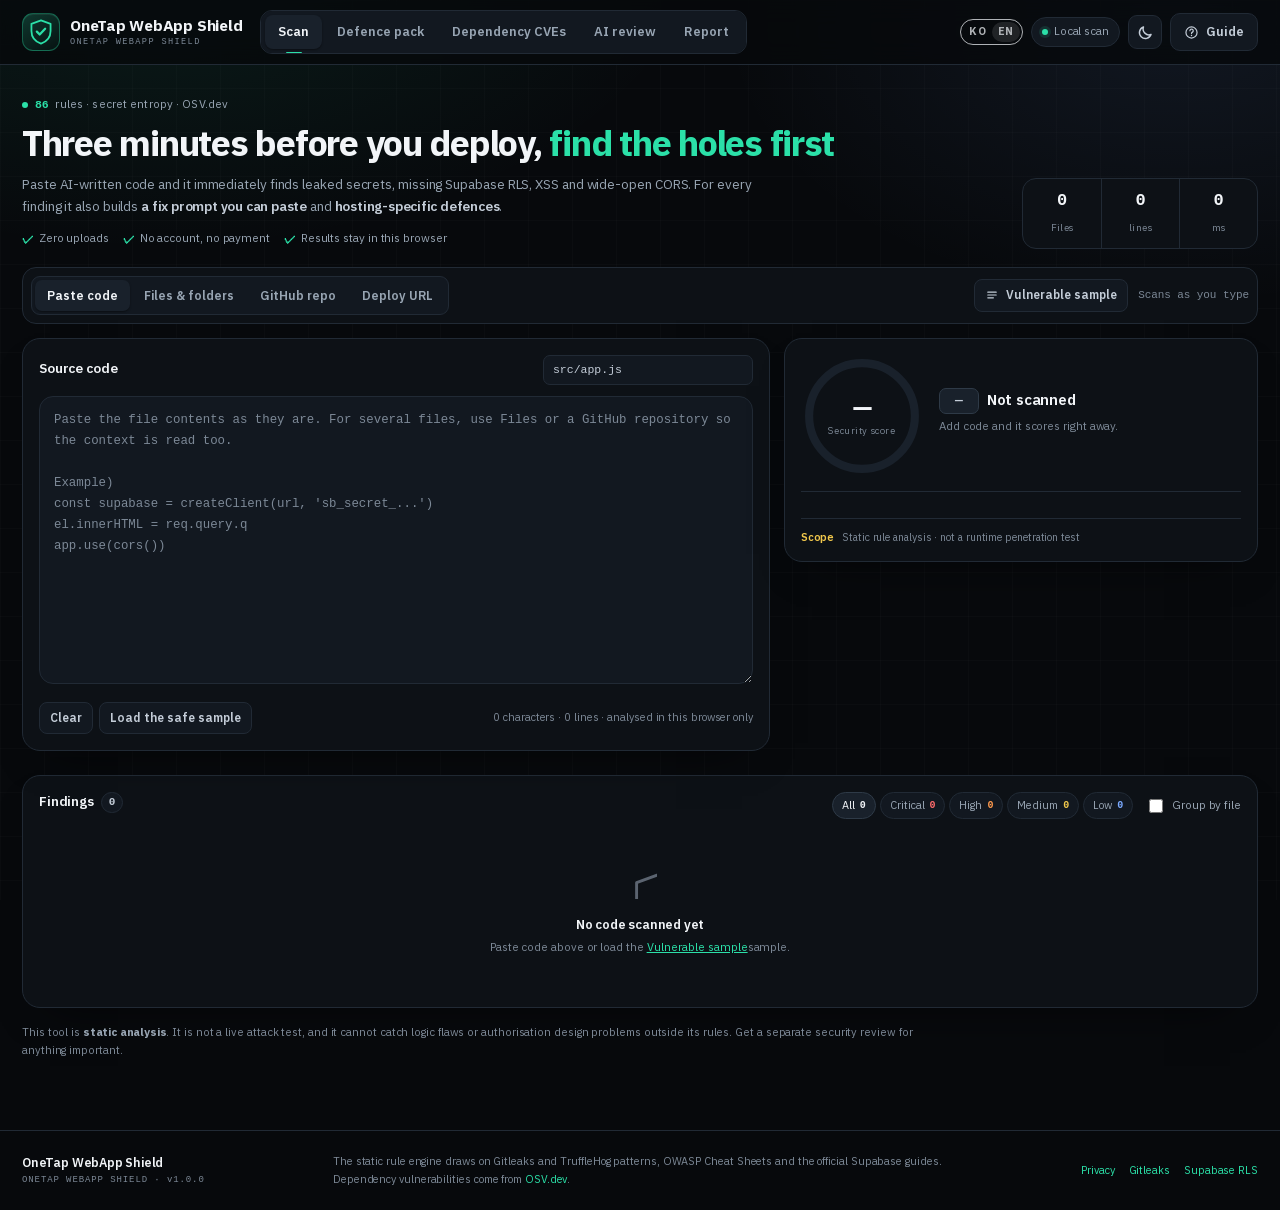
==== commit a7a012e4: "feat(i18n): KO/EN automatic language switch (URL ?lang, localStorage onetap_lang, browser locale)" ====
--- a/index.html
+++ b/index.html
@@ -508,5 +508,6 @@
 <script src="data.js"></script>
 <script src="engines/free-ai-client.js"></script>
 <script src="app.js"></script>
+<script src="i18n.js"></script>
 </body>
 </html>
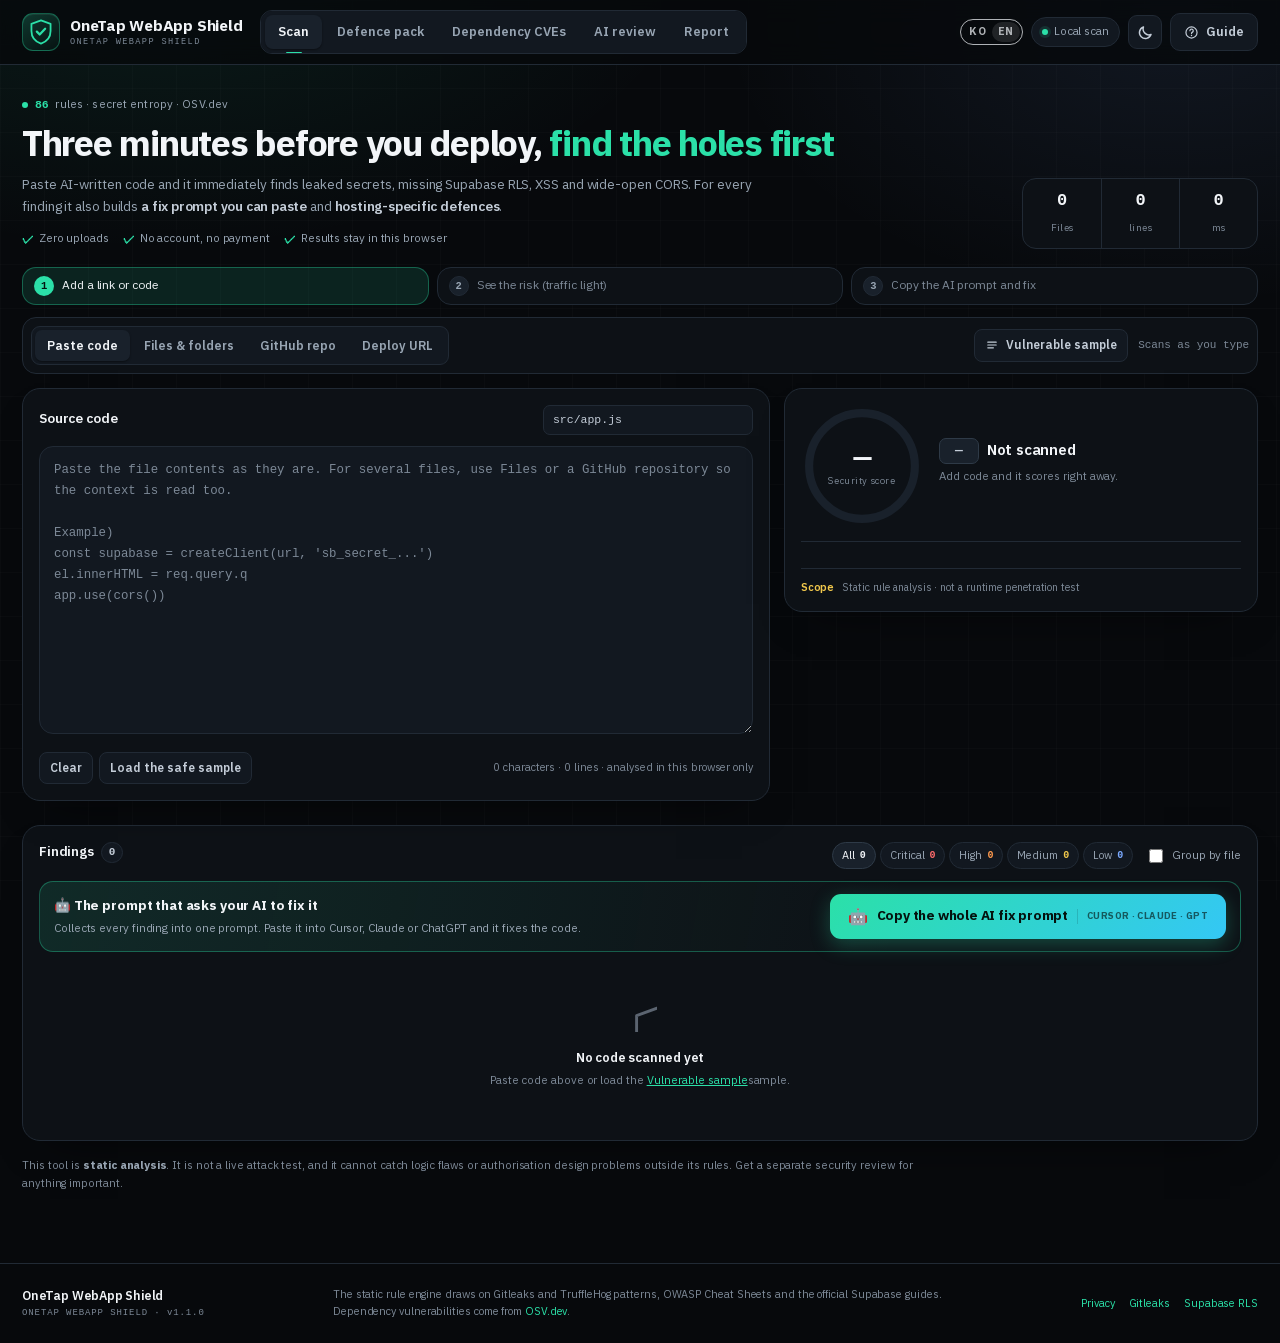
==== commit 9da31e3d: "feat(shield): V2 · Cloudflare Worker 실측 프록시로 배포 URL 실제 헤더·노출·키 분석 + 바이브코더 원클릭 AI 수정 프롬프트 - infra/pro" ====
--- a/index.html
+++ b/index.html
@@ -87,6 +87,12 @@
       </div>
     </div>
 
+    <ol class="steps" id="flowSteps" aria-label="사용 순서">
+      <li class="step is-now" data-step="1"><b>1</b><span>링크·코드 넣기</span></li>
+      <li class="step" data-step="2"><b>2</b><span>위험 확인 (신호등)</span></li>
+      <li class="step" data-step="3"><b>3</b><span>AI 프롬프트 복사해서 고치기</span></li>
+    </ol>
+
     <div class="source-bar">
       <div class="seg mode-seg" id="modeSeg" role="group" aria-label="검사 소스">
         <button type="button" class="seg-btn is-on" data-mode="code" aria-pressed="true">코드 붙여넣기</button>
@@ -167,14 +173,14 @@
 
         <!-- URL -->
         <div class="panel mode-panel" id="mode-url" hidden>
-          <div class="panel-head"><h2>배포 URL 실측</h2><span class="muted">헤더 · 노출 파일</span></div>
+          <div class="panel-head"><h2>배포 URL 실측</h2><span class="muted">헤더 · 노출 파일 · 키</span></div>
           <div class="gh-form">
             <label class="field">
               <span>배포 주소</span>
               <input id="urlInput" type="url" placeholder="https://my-app.pages.dev" spellcheck="false" autocomplete="off" />
             </label>
             <button type="button" class="btn btn-primary btn-block" id="btnUrlScan">실측 점검</button>
-            <p class="micro" id="urlStatus">브라우저가 읽지 못하는 헤더는 <b>미확인</b>으로 남기고, 터미널 1초 명령을 함께 드립니다. 가짜 초록 체크는 없습니다.</p>
+            <p class="micro" id="urlStatus">무료 실측 서버(Cloudflare Worker)가 <b>실제 응답 헤더</b>·노출 파일·스크립트를 확인합니다. 로컬 주소는 브라우저가 직접 확인합니다.</p>
             <div class="url-result" id="urlResult" hidden></div>
           </div>
         </div>
@@ -208,6 +214,10 @@
           <div class="scope-note" id="scanScope">
             <b>검사 범위</b> 정적 규칙 분석 · 런타임 침투 테스트 아님
           </div>
+          <button type="button" class="btn-vibe btn-vibe-sm" id="btnVibePromptMini" hidden>
+            <span class="vibe-ico" aria-hidden="true">🤖</span>
+            <span class="vibe-label">AI 프롬프트 복사</span>
+          </button>
         </div>
 
         <div class="panel stack-panel" id="stackPanel" hidden>
@@ -224,6 +234,17 @@
           <div class="filter-chips" id="findingFilters" role="group" aria-label="심각도 필터"></div>
           <label class="check-inline"><input type="checkbox" id="optGroup" /> 파일별 묶기</label>
         </div>
+      </div>
+      <div class="vibe-bar" id="vibeBar" hidden>
+        <div class="vibe-text">
+          <strong>🤖 AI에게 고쳐달라고 할 프롬프트</strong>
+          <span id="vibeHint">발견 항목을 모아 한 번에 복사합니다. Cursor·Claude·ChatGPT에 붙여넣으면 코드를 고쳐줍니다.</span>
+        </div>
+        <button type="button" class="btn btn-vibe" id="btnVibePrompt">
+          <span class="vibe-ico" aria-hidden="true">🤖</span>
+          <span class="vibe-label">AI에게 고쳐달라고 할 프롬프트 통째로 복사</span>
+          <span class="vibe-sub">Cursor · Claude · GPT</span>
+        </button>
       </div>
       <div class="findings" id="findingsList"></div>
       <div class="empty" id="findingsEmpty">
@@ -456,7 +477,7 @@
   <div class="foot-inner">
     <div class="foot-brand">
       <strong>원탭 웹앱 실드</strong>
-      <span>ONETAP WEBAPP SHIELD · v1.0.0</span>
+      <span>ONETAP WEBAPP SHIELD · v1.1.0</span>
     </div>
     <p>정적 규칙 엔진은 Gitleaks·TruffleHog 패턴과 OWASP Cheat Sheet·Supabase 공식 가이드를 참고했습니다. 의존성 취약점은 <a href="https://osv.dev" target="_blank" rel="noopener noreferrer">OSV.dev</a>가 출처입니다.</p>
     <div class="foot-links">
@@ -489,7 +510,7 @@
       <ul>
         <li>붙여넣은 코드는 서버로 가지 않습니다. GitHub·URL·OSV·AI 조회만 해당 서비스에 직접 요청합니다.</li>
         <li>정적 분석은 <b>규칙에 있는 것</b>만 잡습니다. 로직·권한 설계 취약점은 사람이 봐야 합니다.</li>
-        <li>브라우저 CORS 때문에 다른 사이트의 보안 헤더는 읽지 못할 수 있습니다. 이때는 터미널 명령을 쓰세요.</li>
+        <li>배포 URL은 무료 실측 서버(Cloudflare Worker)가 실제 응답 헤더·노출 파일·스크립트를 확인합니다. 로컬 주소는 브라우저가 직접 확인합니다.</li>
         <li>발견한 실제 키는 <b>먼저 폐기(revoke)</b>하세요. 코드에서 지우는 것만으로는 이미 늦습니다.</li>
       </ul>
     </div>
@@ -497,7 +518,7 @@
 </dialog>
 
 <noscript>
-  <div class="noscript">이 도구는 브라우저에서 실행됩니다. JavaScript를 켜 주세요.</div>
+  <div class="noscript">이 도구는 브라우저에서 실행됩니다. JavaScript를 켜 주세요. / This tool runs in your browser. Please enable JavaScript.</div>
 </noscript>
 
 <script src="rules.js"></script>
--- a/styles.css
+++ b/styles.css
@@ -335,6 +335,33 @@
 .source-right { display: flex; align-items: center; gap: 10px; flex-wrap: wrap; }
 .auto-note { font-size: 11px; color: var(--ink-4); font-family: var(--mono); }
 
+/* ── 3단계 흐름 ──────────────────────────────────────────────────────── */
+.steps {
+  list-style: none; display: grid; grid-template-columns: repeat(3, minmax(0, 1fr));
+  gap: 8px; margin: 0 0 12px; padding: 0;
+}
+.step {
+  display: flex; align-items: center; gap: 8px; min-width: 0;
+  padding: 8px 11px; border-radius: var(--r-md); border: 1px solid var(--line);
+  background: var(--surface); color: var(--ink-4); font-size: 12px;
+  transition: .15s;
+}
+.step b {
+  flex: none; width: 20px; height: 20px; border-radius: 50%; display: grid; place-items: center;
+  font-family: var(--mono); font-size: 10.5px; font-weight: 700;
+  background: var(--surface-3); color: var(--ink-3); border: 1px solid var(--line);
+}
+.step span { overflow: hidden; text-overflow: ellipsis; white-space: nowrap; }
+.step.is-now { color: var(--ink); border-color: var(--brand-line); background: var(--brand-soft); }
+.step.is-now b { background: var(--brand); color: #05130F; border-color: transparent; }
+.step.is-done { color: var(--ink-2); background: var(--surface-2); }
+.step.is-done b { background: var(--ok-soft); color: var(--ok); border-color: transparent; }
+@media (max-width: 640px) {
+  .steps { grid-template-columns: 1fr; gap: 5px; margin-bottom: 10px; }
+  .step { padding: 6px 9px; font-size: 11.5px; }
+}
+
+
 .preset-wrap { position: relative; }
 .preset-menu {
   position: absolute; right: 0; top: calc(100% + 7px); z-index: 40;
@@ -440,23 +467,48 @@
 .status-line.is-ok { color: var(--ok); }
 
 .url-result { border-top: 1px solid var(--line); padding-top: 10px; display: flex; flex-direction: column; gap: 8px; }
+.url-line { display: flex; flex-wrap: wrap; gap: 4px; align-items: baseline; }
 .hdr-grid { display: grid; grid-template-columns: repeat(2, minmax(0, 1fr)); gap: 6px; }
 .hdr-item {
-  display: flex; align-items: center; justify-content: space-between; gap: 8px;
-  padding: 6px 9px; border-radius: 7px; background: var(--surface-2);
-  border: 1px solid var(--line); font-size: 11.5px;
-}
-.hdr-item .hname { font-family: var(--mono); color: var(--ink-3); font-size: 10.8px; }
+  display: flex; flex-direction: column; align-items: stretch; gap: 4px;
+  padding: 7px 9px 8px; border-radius: 8px; background: var(--surface-2);
+  border: 1px solid var(--line); font-size: 11.5px; min-width: 0;
+}
+.hdr-main { display: flex; align-items: center; justify-content: space-between; gap: 8px; }
+.hdr-item .hname { font-family: var(--mono); color: var(--ink-2); font-size: 10.8px; }
 .hdr-item .hstate { font-weight: 700; font-size: 10.5px; }
 .hdr-item.ok .hstate { color: var(--ok); }
 .hdr-item.miss .hstate { color: var(--critical); }
 .hdr-item.unk .hstate { color: var(--medium); }
+.hdr-item .heasy { color: var(--ink-4); font-size: 10.6px; line-height: 1.45; }
+.hdr-item .hval {
+  font-family: var(--mono); font-size: 9.8px; color: var(--ink-3);
+  background: var(--surface-3); border-radius: 5px; padding: 2px 5px;
+  overflow: hidden; text-overflow: ellipsis; white-space: nowrap;
+}
+.easy-note { line-height: 1.55; }
+.url-facts { display: flex; flex-wrap: wrap; gap: 5px; align-items: baseline; }
 .probe-list { display: flex; flex-direction: column; gap: 5px; }
-.probe-row { display: flex; align-items: center; gap: 8px; font-family: var(--mono); font-size: 11px; color: var(--ink-2); }
+.probe-row { display: flex; align-items: center; gap: 8px; font-family: var(--mono); font-size: 11px; color: var(--ink-2); flex-wrap: wrap; }
 .probe-row .pstat { font-size: 10px; padding: 1px 6px; border-radius: 5px; font-family: var(--font); font-weight: 600; }
 .probe-row .pstat.exposed { background: var(--critical-soft); color: var(--critical); }
 .probe-row .pstat.blocked { background: var(--ok-soft); color: var(--ok); }
 .probe-row .pstat.unknown, .probe-row .pstat.unconfirmed { background: var(--surface-3); color: var(--ink-3); }
+.probe-row .pcode { color: var(--ink-4); font-size: 10px; }
+.probe-row .script-url { overflow: hidden; text-overflow: ellipsis; white-space: nowrap; max-width: 220px; }
+
+/* 용어 쉽게 보기 */
+.glossary { border: 1px solid var(--line); border-radius: 8px; background: var(--surface-2); padding: 7px 10px; }
+.glossary summary { cursor: pointer; font-size: 11.5px; color: var(--ink-2); font-weight: 600; }
+.glossary[open] summary { margin-bottom: 7px; }
+.gloss-list { display: grid; grid-template-columns: max-content 1fr; gap: 4px 10px; margin: 0; font-size: 11px; }
+.gloss-list dt { font-family: var(--mono); color: var(--ink-2); font-size: 10.5px; }
+.gloss-list dd { margin: 0; color: var(--ink-3); line-height: 1.5; }
+@media (max-width: 560px) {
+  .gloss-list { grid-template-columns: 1fr; gap: 2px; }
+  .gloss-list dd { margin-bottom: 4px; }
+  .probe-row .script-url { max-width: 150px; }
+}
 
 .file-chips { display: flex; flex-wrap: wrap; gap: 6px; margin-top: 10px; }
 .file-chip {
@@ -545,6 +597,45 @@
   padding: 1px 7px; border-radius: 20px; margin-left: 4px; vertical-align: 1px;
 }
 .finding-tools { display: flex; align-items: center; gap: 12px; flex-wrap: wrap; }
+
+/* ── 바이브코더용 AI 프롬프트 바 ─────────────────────────────────────── */
+.vibe-bar {
+  display: flex; align-items: center; justify-content: space-between; gap: 14px;
+  padding: 12px 14px; margin-bottom: 12px; flex-wrap: wrap;
+  border: 1px solid var(--brand-line); border-radius: var(--r-md);
+  background: linear-gradient(100deg, var(--brand-soft), transparent 72%), var(--surface);
+}
+.vibe-text { display: flex; flex-direction: column; gap: 3px; min-width: 200px; flex: 1 1 240px; }
+.vibe-text strong { font-size: 13.5px; letter-spacing: -0.01em; }
+.vibe-text span { font-size: 11.5px; color: var(--ink-3); line-height: 1.5; }
+.btn-vibe {
+  display: inline-flex; align-items: center; gap: 9px; flex-wrap: wrap;
+  padding: 12px 18px; border-radius: 11px; border: 0; cursor: pointer;
+  background: linear-gradient(135deg, #2BE0A8, #34C7F5); color: #04120E;
+  font-size: 13.5px; font-weight: 800; letter-spacing: -0.015em;
+  box-shadow: 0 6px 20px rgba(43, 224, 168, .28);
+  transition: transform .12s, box-shadow .12s;
+}
+.btn-vibe:hover { transform: translateY(-1px); box-shadow: 0 9px 26px rgba(43, 224, 168, .36); }
+.btn-vibe:active { transform: translateY(0); }
+.btn-vibe .vibe-ico { font-size: 16px; line-height: 1; }
+.btn-vibe .vibe-label { white-space: normal; text-align: left; }
+.btn-vibe .vibe-sub {
+  font-size: 9.5px; font-weight: 700; letter-spacing: .04em; text-transform: uppercase;
+  opacity: .62; border-left: 1px solid rgba(0,0,0,.22); padding-left: 9px;
+}
+.btn-vibe.is-copied { background: linear-gradient(135deg, #9BE7C4, #6FE0FF); }
+.btn-vibe-sm {
+  margin-top: 10px; width: 100%; justify-content: center; padding: 9px 12px;
+  font-size: 12px; border-radius: 9px; box-shadow: none;
+}
+.btn-vibe-sm .vibe-ico { font-size: 13px; }
+.btn-vibe-sm[hidden] { display: none; }
+@media (max-width: 640px) {
+  .vibe-bar { padding: 11px; gap: 10px; }
+  .btn-vibe { width: 100%; justify-content: center; padding: 13px 14px; font-size: 13px; }
+  .btn-vibe .vibe-sub { display: none; }
+}
 .filter-chips { display: flex; gap: 4px; flex-wrap: wrap; }
 .fchip {
   border: 1px solid var(--line); background: var(--surface-2); color: var(--ink-3);
@@ -615,6 +706,12 @@
   overflow-x: auto; white-space: pre; line-height: 1.6;
 }
 .finding-snippet .mask { color: var(--high); }
+.finding-easy {
+  font-size: 11.8px; color: var(--ink-2); line-height: 1.6; margin-bottom: 10px;
+  padding: 7px 10px; border-radius: 7px; background: var(--brand-soft);
+  border-left: 2px solid var(--brand);
+}
+.finding-easy b { color: var(--brand); font-size: 10px; letter-spacing: .02em; display: block; margin-bottom: 1px; }
 .fgrid { display: grid; grid-template-columns: 1fr 1fr; gap: 10px; }
 .fblock h4 {
   margin: 0 0 3px; font-size: 10px; letter-spacing: .08em; color: var(--ink-4);
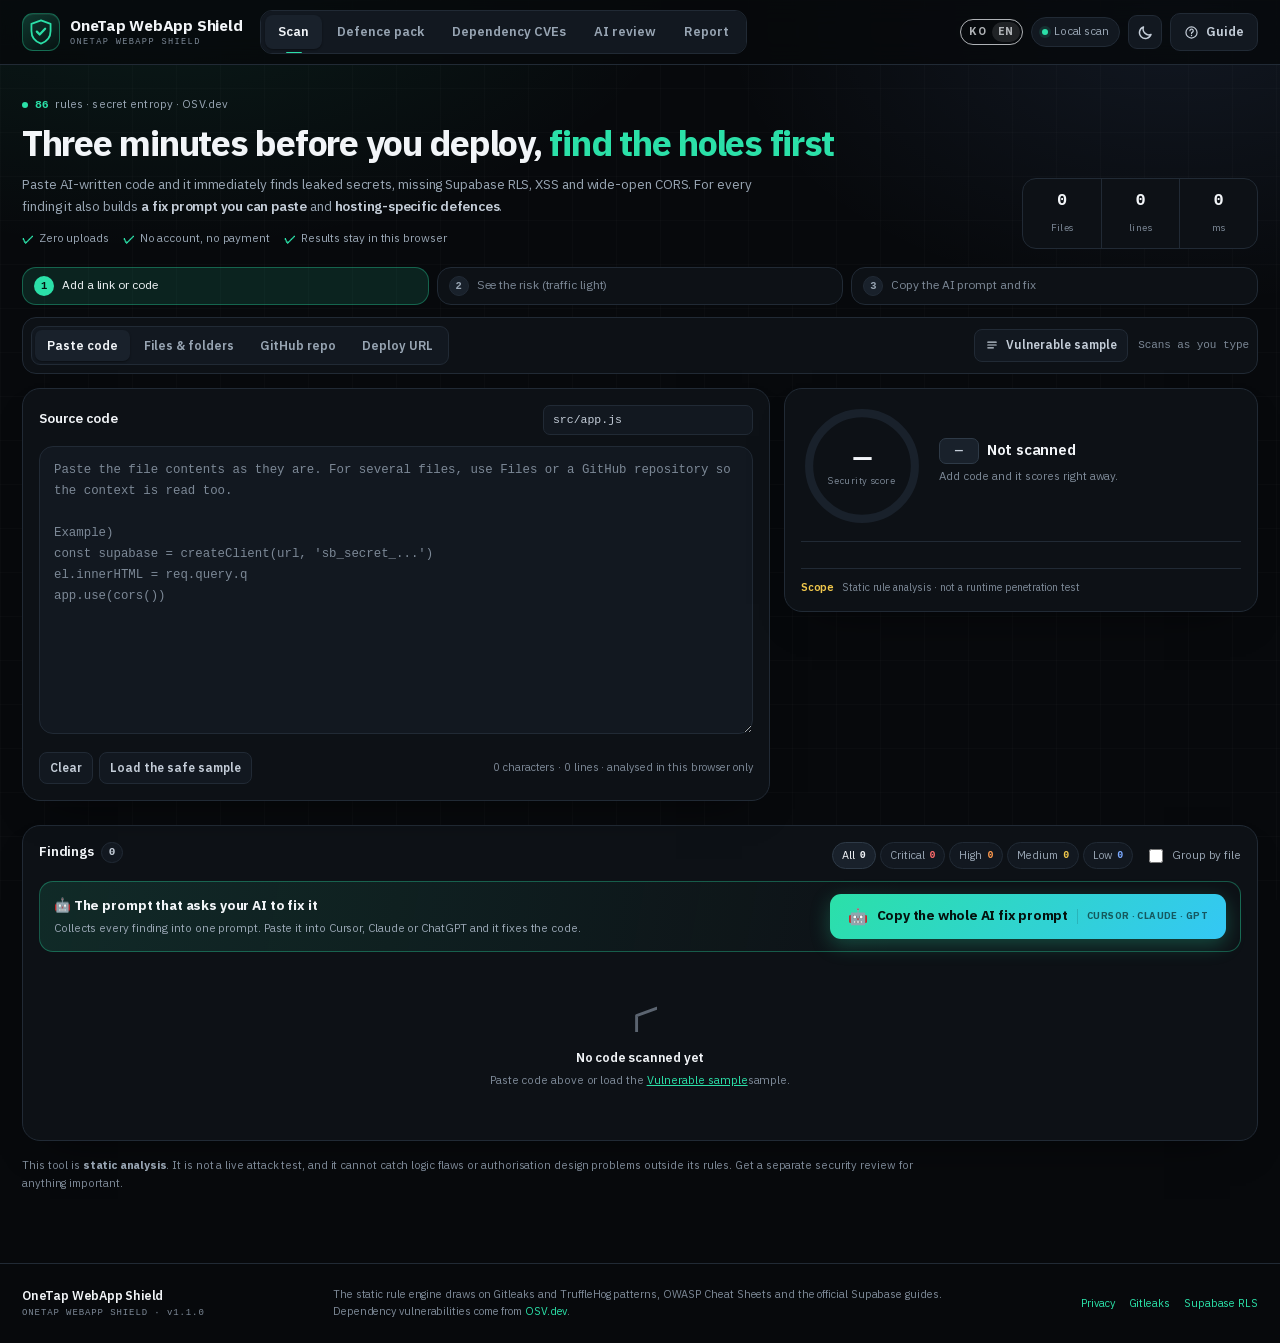
==== commit 48e6f05f: "copy(url): 입력 주소가 실측 서버를 거친다는 안내를 URL 탭에 명시" ====
--- a/index.html
+++ b/index.html
@@ -180,7 +180,7 @@
               <input id="urlInput" type="url" placeholder="https://my-app.pages.dev" spellcheck="false" autocomplete="off" />
             </label>
             <button type="button" class="btn btn-primary btn-block" id="btnUrlScan">실측 점검</button>
-            <p class="micro" id="urlStatus">무료 실측 서버(Cloudflare Worker)가 <b>실제 응답 헤더</b>·노출 파일·스크립트를 확인합니다. 로컬 주소는 브라우저가 직접 확인합니다.</p>
+            <p class="micro" id="urlStatus">무료 실측 서버(Cloudflare Worker)가 <b>실제 응답 헤더</b>·노출 파일·스크립트를 확인합니다. 입력한 주소는 그 서버를 거쳐 해당 사이트에 요청됩니다. 로컬 주소는 브라우저가 직접 확인합니다.</p>
             <div class="url-result" id="urlResult" hidden></div>
           </div>
         </div>
